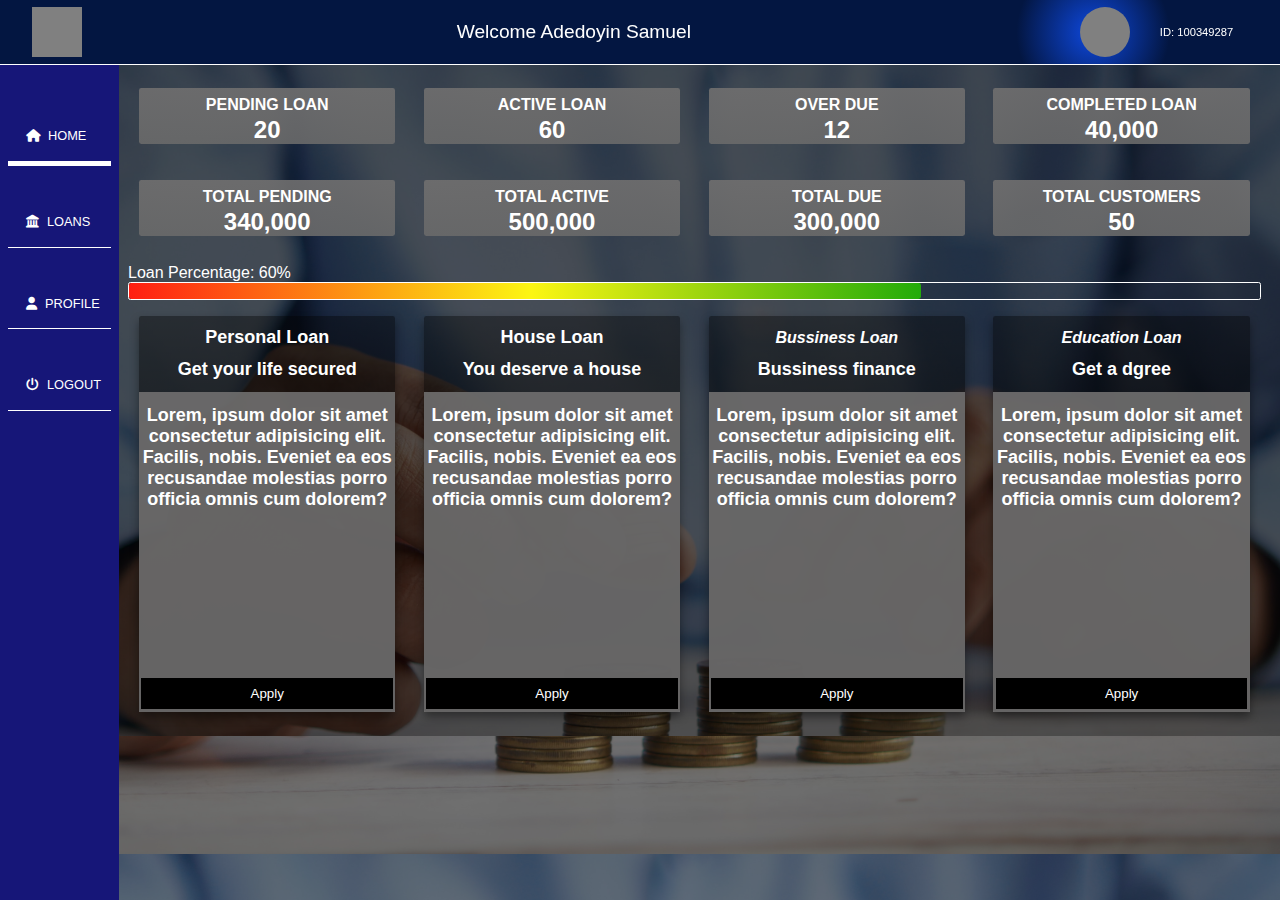
==== index.html @ a61e9392 "started loan company web app" ====
<!DOCTYPE html>
<html lang="en">

<head>
  <meta charset="UTF-8">
  <meta http-equiv="X-UA-Compatible" content="IE=edge">
  <meta name="viewport" content="width=device-width, initial-scale=1.0">
  <link rel="stylesheet" href="https://cdnjs.cloudflare.com/ajax/libs/font-awesome/6.3.0/css/all.min.css">
  <link rel="stylesheet" href="fontsawesome/css/all.css">
  <link rel="stylesheet" href="style.css">
  <link rel="stylesheet" href="card.css">
  <link rel="stylesheet" href="color.css">
  <link rel="stylesheet" href="mobile.css">
  <title>Order-Page-Tamopei</title>
</head>

<body>

  <main>
    <header>
      <div class="logo">

      </div>
      <div class="welcome">
        <p>Welcome Adedoyin Samuel</p>
      </div>
      <div class="info">
        <div class="image">
          <img src="" alt="">
        </div>
        <div class="id">
          <p> ID: 100349287</p>
        </div>
      </div>
    </header>
    <section class="body-content">
      <div class="navs" id="overlay">
        <nav id="popupContainer">
          <ul>
            <li id="closePopup" style="font-size: 2rem;padding: .3rem; border: none;">&times;</li>
            <li class="active1"><a href="index.html">
                <i class="fa-solid fa-house"></i><span>HOME</span>
              </a>
            </li>
            <li class=""><a href="Loans.html">
                <i class="fa-solid fa-landmark"></i><span>LOANS</span>
              </a>
            </li>


            <li class=""><a href="Profile.html">
                <i class="fa-solid fa-user"></i><span>PROFILE</span>
              </a>
            </li>
            <!-- <li onclick="toggleTable(3)">
              <i class="fa-solid fa-lock"></i></i><span>PASSWORD</span>
            </li> -->
            <li class=""><a href="./Landing/login.html">
                <i class="fa-solid fa-power-off"></i><span>LOGOUT</span>
              </a>
            </li>
          </ul>
        </nav>
      </div>
      <div class="box-card">
        <div class="table-content">
          <div class="nav" id="openPopup">
            <i class="fa-sharp fa-solid fa-bars"></i>
          </div>
          <div class="content ">

            <div class="loan-card">
              <div class="card-flex">

                <div class="card" id="Amount">
                  <p><span>PENDING LOAN</span></p>
                  <P>20</P>
                </div>
                <div class="card" id="calendar">
                  <p><span>ACTIVE LOAN</span></p>
                  <P>60</P>
                </div>
              </div>
              <div class="card-flex">

                <div class="card" id="due">
                  <p><span>OVER DUE</span></p>
                  <P>12</P>
                </div>
                <div class="card" id="interest">
                  <p><span>COMPLETED LOAN</span></p>
                  <P>40,000</P>
                </div>
              </div>

            </div>
          </div>
          <div class="content ">
            <div class="loan-card">
              <div class="card-flex">

                <div class="card" id="total">
                  <p><span>TOTAL PENDING</span></p>
                  <P>340,000</P>
                </div>
                <div class="card" id="time">
                  <p><span>TOTAL ACTIVE</span></p>
                  <P>500,000</P>
                </div>
              </div>
              <div class="card-flex">

                <div class="card" id="status">
                  <p><span>TOTAL DUE</span></p>
                  <P>300,000</P>
                </div>
                <div class="card" id="months">
                  <p><span>TOTAL CUSTOMERS</span></p>
                  <P>50</P>
                </div>
              </div>
            </div>
          </div>
          <div class="card-percent ">
            <p>Loan Percentage: 60%</p>
            <div class="percent">
              <div class="range">

              </div>
            </div>
          </div>
          <div class="loan-card">
            <div class="card-flexs">

              <div class="card" id="personal">
                <p>Personal Loan</p>
                <P>Get your life secured</P>

                <div class="note">
                  <p>Lorem, ipsum dolor
                    sit amet consectetur adipisicing elit. Facilis, nobis. Eveniet ea eos recusandae molestias porro
                    officia omnis cum dolorem?</p>

                  <button onclick="showModalP()">Apply</button>
                </div>
              </div>

              <div class="card" id="house">
                <p>House Loan</p>
                <P>You deserve a house</P>
                <div class="note">
                  <p>Lorem, ipsum dolor
                    sit amet consectetur adipisicing elit. Facilis, nobis. Eveniet ea eos recusandae molestias porro
                    officia omnis cum dolorem?</p>

                  <button onclick="showModalP()">Apply</button>
                </div>
              </div>
            </div>
            <div class="card-flexs">

              <div class="card" id="bussiness">
                <p><span>Bussiness Loan</span></p>
                <P>Bussiness finance</P>
                <div class="note">
                  <p>Lorem, ipsum dolor
                    sit amet consectetur adipisicing elit. Facilis, nobis. Eveniet ea eos recusandae molestias porro
                    officia omnis cum dolorem?</p>

                  <button onclick="showModalP()">Apply</button>
                </div>
              </div>


              <div class="card" id="education">
                <p><span>Education Loan</span></p>
                <P>Get a dgree</P>
                <div class="note">
                  <p>Lorem, ipsum dolor
                    sit amet consectetur adipisicing elit. Facilis, nobis. Eveniet ea eos recusandae molestias porro
                    officia omnis cum dolorem?</p>

                  <button onclick="showModalP()">Apply</button>
                </div>
              </div>
            </div>
          </div>

        </div>


        <!-- /Password-->
        <!-- modal box -->
        <!-- client-profile modal -->


        <!-- create loan modal -->

        <!-- create personal loan -->

        <div class="profile" id="personal-loan">

          <div class="Loan-create">
            <div class="exit">
              <span class="close" onclick="closeModalP()">&times;</span>
            </div>
            <h2>Create New Loan</h2>
            <form>
              <div class="form-group">
                <label for="borrowerName">Category:</label>
                <input type="text" id="" value="Personal Loan" disabled required>
              </div>
              <div class="form-group">
                <label for="borrowerName">Name:</label>
                <input type="text" id="" value="Adedoyin Samuel" disabled required>
              </div>
              <div class="form-group">
                <label for="loanAmount">Loan Amount:</label>
                <input type="text" id="" required>
              </div>
              <div class="form-group">
                <label for="interestRate">Interest Rate:</label>
                <input type="text" id="" step="0.01" disabled required>
              </div>
              <div class="form-group">
                <label for="loanDuration">Loan Duration (months):</label>
                <input type="text" id="" required>
              </div>
              <div class="form-group">
                <label for="loanDuration">Total:</label>
                <input type="text" id="" required disabled>
              </div>
              <div class="form-group">
                <label for="loanDuration">Payments (Monthly):</label>
                <input type="text" id="" required disabled>
              </div>

              <div class="form-group">
                <input type="submit" value="Submit">
              </div>
            </form>
          </div>
        </div>
        <!-- create house loan -->

        <div class="profile" id="house-loan">

          <div class="Loan-create">
            <div class="exit">
              <span class="close" onclick="closeModalH()">&times;</span>
            </div>
            <h2>Create New Loan</h2>
            <form>
              <div class="form-group">
                <label for="borrowerName">Category:</label>
                <input type="text" id="" value="House Loan" disabled required>
              </div>
              <div class="form-group">
                <label for="borrowerName">Name:</label>
                <input type="text" id="" value="Adedoyin Samuel" disabled required>
              </div>
              <div class="form-group">
                <label for="loanAmount">Loan Amount:</label>
                <input type="text" id="" required>
              </div>
              <div class="form-group">
                <label for="interestRate">Interest Rate:</label>
                <input type="text" id="" step="0.01" disabled required>
              </div>
              <div class="form-group">
                <label for="loanDuration">Loan Duration (months):</label>
                <input type="text" id="" required>
              </div>
              <div class="form-group">
                <label for="loanDuration">Total:</label>
                <input type="text" id="" required disabled>
              </div>
              <div class="form-group">
                <label for="loanDuration">Payments (Monthly):</label>
                <input type="text" id="" required disabled>
              </div>

              <div class="form-group">
                <input type="submit" value="Submit">
              </div>
            </form>
          </div>
        </div>
        <!-- create business loan -->

        <div class="profile" id="business-loan">

          <div class="Loan-create">
            <div class="exit">
              <span class="close" onclick="closeModalB()">&times;</span>
            </div>
            <h2>Create New Loan</h2>
            <form>
              <div class="form-group">
                <label for="borrowerName">Category:</label>
                <input type="text" id="" value="Business Loan" disabled required>
              </div>
              <div class="form-group">
                <label for="borrowerName">Name:</label>
                <input type="text" id="" value="Adedoyin Samuel" disabled required>
              </div>
              <div class="form-group">
                <label for="loanAmount">Loan Amount:</label>
                <input type="text" id="" required>
              </div>
              <div class="form-group">
                <label for="interestRate">Interest Rate:</label>
                <input type="text" id="" step="0.01" disabled required>
              </div>
              <div class="form-group">
                <label for="loanDuration">Loan Duration (months):</label>
                <input type="text" id="" required>
              </div>
              <div class="form-group">
                <label for="loanDuration">Total:</label>
                <input type="text" id="" required disabled>
              </div>
              <div class="form-group">
                <label for="loanDuration">Payments (Monthly):</label>
                <input type="text" id="" required disabled>
              </div>

              <div class="form-group">
                <input type="submit" value="Submit">
              </div>
            </form>
          </div>
        </div>
        <!-- create personal loan -->

        <div class="profile" id="education-loan">

          <div class="Loan-create">
            <div class="exit">
              <span class="close" onclick="closeModalE()">&times;</span>
            </div>
            <h2>Create New Loan</h2>
            <form>
              <div class="form-group">
                <label for="borrowerName">Category:</label>
                <input type="text" id="" value="Education Loan" disabled required>
              </div>
              <div class="form-group">
                <label for="borrowerName">Name:</label>
                <input type="text" id="" value="Adedoyin Samuel" disabled required>
              </div>
              <div class="form-group">
                <label for="loanAmount">Loan Amount:</label>
                <input type="text" id="" required>
              </div>
              <div class="form-group">
                <label for="interestRate">Interest Rate:</label>
                <input type="text" id="" step="0.01" disabled required>
              </div>
              <div class="form-group">
                <label for="loanDuration">Loan Duration (months):</label>
                <input type="text" id="" required>
              </div>
              <div class="form-group">
                <label for="loanDuration">Total:</label>
                <input type="text" id="" required disabled>
              </div>
              <div class="form-group">
                <label for="loanDuration">Payments (Monthly):</label>
                <input type="text" id="" required disabled>
              </div>

              <div class="form-group">
                <input type="submit" value="Submit">
              </div>
            </form>
          </div>
        </div>





      </div>
    </section>

  </main>

  <script src="./scripts/script.js"></script>
  <script src="./scripts/index.js"></script>
</body>

</html>
---- style.css ----
* {
  padding: 0;
  margin: 0;
  box-sizing: border-box;
  font-family: 'Work Sans', sans-serif;
}
@import url('https://fonts.googleapis.com/css2?family=Roboto:wght@300&display=swap');

body {
  background-image: linear-gradient(to bottom, rgba(0, 0, 0, 0.5), rgba(0, 0, 0, 0.5)), url(../images/personal.jpg);
  font-family: 'lato', 'Roboto', sans-serif;
  background-size: cover;
  background-color: var(--body);
  font-size: 62.5%;
}

.hide {
  display: none;
}

.table-content {
  display: block;
  text-align: left;
  padding: 1rem;
  font-family: 'Work Sans', sans-serif;
  font-style: normal;
  font-weight: 500;
  background-image: linear-gradient(to bottom, rgba(0, 0, 0, 0.65), rgba(0, 0, 0, 0.65)), url(./images/personal.jpg);
  background-size: cover;
  height: 100%;
  width: 100%;
}

/* new app */
header {
  display: flex;
  justify-content: space-between;
  align-items: center;
  padding: 2rem;
  background: radial-gradient(circle at 85.4% 50.8%, rgb(14, 72, 222) 0%, rgb(3, 22, 65) 7%);
  border-bottom: 1px solid var(--white);
  color: var(--white);
  height: 50px;
  width: 100%;
  position: fixed;
  top: 0;
  left: 0;
  z-index: 3;
}

.logo {
  height: 50px;
  width: 50px;
  /* border-radius: 50%; */
  background-color: grey;
}

.info {
  display: flex;
  align-items: center;
  justify-content: space-around;
  width: 15%;
}

.welcome p {
  font-size: 1.2rem;
}

.id p {
  font-size: .7rem;
}

.image {
  height: 50px;
  width: 50px;
  border-radius: 50%;
  background-color: grey;
}

.body-content {
  display: flex;
  margin-top: 4rem;
  /* height: 135vh; */
  justify-content: space-between;
}

.box-card {
  width: 91.5%;
  margin: 0;
  /* border: 3px solid red; */

}

nav {
  background: rgb(22, 22, 120);
  width: 7%;

}

nav ul {
  background: rgb(22, 22, 120);
  position: fixed;
  height: 100%;
  width: fit-content;

  padding: 1rem .5rem;
}

ul li {
  list-style: none;
  /* text-align: center; */
  color: var(--white);
  padding: 10px;
  background-color: rgb(22, 22, 120);
  border-bottom: 1px solid var(--white);
  font-family: 'Work Sans', sans-serif;
  font-style: normal;
  font-weight: 500;
  cursor: pointer;
  font-size: .8rem;
  width: 100%;
  margin: 2rem 0;
}

ul li i {
  margin: .5rem;
  cursor: pointer;
}

ul li span {
  text-align: left;
}

ul li a {
  color: white;
  text-decoration: none;
}

.nav {
  display: none;
  font-size: 2rem;
  color: white;
  padding: .5rem;
  background-color: black;

}

#closePopup {
  display: none;
}

.active1 {
  background-color: rgb(22, 22, 120);
  color: white;
  border-bottom: 5px solid white;
}

.loan-card-head h2 {
  font-size: 1.9rem;
  text-align: left;
  /* margin: 1rem 0; */
  padding: 1rem;
}

.card-flexs {
  display: flex;
  justify-content: space-around;
}

#personal {
  background-image: linear-gradient(to bottom, rgba(0, 0, 0, 0.4), rgba(0, 0, 0, 0.9));
  background-size: cover;
  border: none;
  border-radius: .15rem;
  width: 45%;
  text-align: center;
  box-shadow: var(--box-shadow);
}

#bussiness {
  background: linear-gradient(to bottom, rgba(0, 0, 0, 0.4), rgba(0, 0, 0, 0.9));
  background-size: cover;
  border: none;
  border-radius: .15rem;
  width: 45%;
  text-align: center;
  box-shadow: var(--box-shadow);
}

#house {
  background: linear-gradient(to bottom, rgba(0, 0, 0, 0.4), rgba(0, 0, 0, 0.9));
  background-size: cover;
  border: none;
  border-radius: .15rem;
  width: 45%;
  text-align: center;
  box-shadow: var(--box-shadow);
}

#education {
  background: linear-gradient(to bottom, rgba(0, 0, 0, 0.4), rgba(0, 0, 0, 0.9));
  background-size: cover;
  border: none;
  border-radius: .15rem;
  width: 45%;
  box-shadow: var(--box-shadow);
  text-align: center;
}

#personal span,
#bussiness span,
#house span,
#education span {
  color: white;
  font-style: italic;
  font-weight: bolder;
}

#personal p,
#bussiness p,
#house p,
#education p {
  color: white;
  margin: .7rem 0;
  font-size: large;
}

#Amount {
  background: linear-gradient(to bottom, rgba(112, 111, 111, 0.9), rgba(106, 106, 106, 0.9));
  background-size: cover;
  color: var(--white);
  border-radius: .15rem;
  border: none;
  width: 45%;
  text-align: center;
}

#calendar {
  background: linear-gradient(to bottom, rgba(112, 111, 111, 0.9), rgba(106, 106, 106, 0.9));
  background-size: cover;
  color: var(--white);
  border-radius: .15rem;
  border: none;
  width: 45%;
  text-align: center;
}

#due {
  background: linear-gradient(to bottom, rgba(112, 111, 111, 0.9), rgba(106, 106, 106, 0.9));
  background-size: cover;
  color: var(--white);
  border-radius: .15rem;
  border: none;
  width: 45%;
  text-align: center;

}

#interest {
  background: linear-gradient(to bottom, rgba(112, 111, 111, 0.9), rgba(106, 106, 106, 0.9));
  background-size: cover;
  color: var(--white);
  border-radius: .15rem;
  border: none;
  width: 45%;
  text-align: center;
}

#total {
  background: linear-gradient(to bottom, rgba(112, 111, 111, 0.9), rgba(106, 106, 106, 0.9));
  background-size: cover;
  color: var(--white);
  border-radius: .15rem;
  border: none;
  width: 45%;
  text-align: center;

}

#time {
  background: linear-gradient(to bottom, rgba(112, 111, 111, 0.9), rgba(106, 106, 106, 0.9));
  background-size: cover;
  color: var(--white);
  border-radius: .15rem;
  border: none;
  width: 45%;
  text-align: center;
}

#status {
  background: linear-gradient(to bottom, rgba(112, 111, 111, 0.9), rgba(106, 106, 106, 0.9));
  background-size: cover;
  color: var(--white);
  border-radius: .15rem;
  border: none;
  width: 45%;
  text-align: center;

}

#months {
  background: linear-gradient(to bottom, rgba(112, 111, 111, 0.9), rgba(106, 106, 106, 0.9));
  background-size: cover;
  color: var(--white);
  border-radius: .15rem;
  border: none;
  width: 45%;
  text-align: center;


}

.note {
  /* border: 2px solid black; */
  display: flex;
  flex-direction: column;
  justify-content: space-between;
  text-overflow: clip;
  padding: .15rem;
  height: 20rem;
  background-color: rgba(112, 111, 111, 0.9);
  color: black;
}

.note p {
  color: black;
  font-size: 1rem;
  text-overflow: clip;
  word-wrap: normal;
}

.card button {
  padding: .5rem 1.3rem;
  cursor: pointer;
  background: black;
  color: white;
  border: none;
  width: 100%;
}

.card button:hover{
  background: rgb(27, 27, 27);
  color: white;
}
.loan-card {
  display: flex;
  justify-content: space-around;
  /* border: 2px solid black; */
}

.card {
  border: 1px solid rgb(4, 4, 99);
  /* padding: 1rem; */
  width: 100%;
  margin: .5rem 0;
}

.card p {
  font-size: 1.5rem;
  font-weight: 800;

}

.card p span {
  font-size: 1rem;
  font-weight: 600;
  color: var(--white);
  text-align: left;
}

.card-percent {
  margin: .5rem .2rem;
}

.card-percent p {
  font-size: 1rem;
  color: white;
}

.percent {
  border: 1px solid white;
  border-radius: .15rem;
}

.range {
  width: 70%;
  background: linear-gradient(89.9deg, rgb(255, 18, 18) -2.8%, rgb(252, 246, 19) 50.8%, rgb(0, 159, 8) 107.9%);
  height: 1rem;
  border-radius: .15rem;
}

.history {
  padding: 1rem;
}

.apply-loan {
  padding: 1rem;

}

.apply-loan button {
  padding: 1rem 1.5rem;
  font-size: 1rem;
  cursor: pointer;
  background-color: white;
  color: black;
  border: none;
}

.apply-loan button:hover {
  padding: 1rem;
  font-size: 1rem;
  cursor: pointer;
  padding: 1rem 1.5rem;
  background: rgb(22, 22, 120);
  color: white;

}

.apply-loans {
  display: flex;
  justify-content: space-around;
  padding: 1rem;

}

.search-form {
  width: 30%;
}

.search-form input,
select {
  padding: .5rem;
  height: 50px;
  outline: none;
  width: 100%;
}

.search-form button {
  background: rgb(22, 22, 120);
  color: white;
  border-radius: .2rem;
  width: 100%;
  padding: 1rem 1.5rem;
  font-size: 1rem;
  cursor: pointer;
  border: none;
}

.loan-head {
  display: flex;
  justify-content: space-between;
  margin: 1rem 0;
  color: white;
}

.history p {
  font-size: 1rem;
}

.table {
  /* height: 90vh; */
  overflow: auto;
  border: 1px solid #ccc;
}

table {
  border-collapse: collapse;
  width: 100%;
  border-spacing: 1rem;
  background-color: white;

}

thead {
  width: 100%;
  margin-bottom: 1rem;
  background-color: rgb(22, 22, 120);

  /* border: 1px solid rgba(62, 137, 20, 0.6); */

}

th {
  text-align: center;
  color: white;
  padding: 20px;
  font-family: 'Work Sans', sans-serif;
  font-style: normal;
  font-weight: 700;
  cursor: pointer;
  font-size: 1rem;
  margin-bottom: 1rem;
  /* width: 20%; */
  border: 1px solid rgb(22, 22, 120);
  background-color: rgb(22, 22, 120);

  position: sticky;
  top: 0;

}

tr {
  width: 100%;
  margin-bottom: 1rem;
  /* border: 1px solid black; */
}

td {
  font-size: 1rem;
  text-align: center;
  font-weight: 600;
  padding: .5rem;
  border: 1px solid rgb(22, 22, 120);
}

td i {
  cursor: pointer;
}

td a {
  text-decoration: none;
  color: black;
}

.profile,
.profile-bank {
  padding: 1rem;
  width: 100%;
}

.profile-content {
  border: 1px solid grey;
  margin: 1rem 0;
}

.profile-image {
  background-color: grey;
  height: 150px;
  width: 150px;
  border-radius: 50%;

}

.proile-image-head {
  align-content: center;
  /* border: 2px solid red; */
  display: flex;
  justify-content: center;
}

.profile-image input {
  width: 100%;
  height: 100%;
  border-radius: 50%;
  cursor: pointer;
}

.profile p {
  font-size: 1rem;
}

.profile-input {
  /* border: 2px solid black; */
  text-align: center;
  margin: 0;
  padding: .7rem;
  display: flex;
  width: 100%;
}

.bank-input {
  display: flex;
  text-align: center;
  padding: .7rem;
}

.kyc-input {
  display: flex;
  text-align: center;
  padding: .7rem;
}

.password-input {
  text-align: center;
  padding: 3rem;
  display: flex;
  justify-content: center;

}

.password-content {
  width: 100%;
  align-content: center;
  display: flex;
  flex-direction: column;
  align-items: center;
  background-color: white;
  color: black;
}

.password-input label {
  text-align: center;
  margin: 1rem 0;

}

label {
  font-size: 1rem;
  width: 50%;

}

input,
select {
  padding: .5rem;
  font-size: 1rem;
  width: 70%;
}



/* All loans */
.loan-status {
  display: flex;
  justify-content: space-around;
}

.loan-status button {
  padding: 1rem;
  border: transparent;
  cursor: pointer;
  width: 100%;
}

.loan-status-b {
  width: 20%;
}

.home {
  display: none;
}

.card-flex {
  width: 100%;
  display: flex;
  justify-content: space-around;
}
---- card.css ----
.edit{
          text-align: right;
          font-size: 1rem;
          padding: 0 1rem;
          cursor: pointer;
}
.main-profile{
          padding: 1rem ;
}
.client-profile{
          /* border: 2px solid grey; */
          /* padding: 10px; */
          display: flex;
          justify-content: space-evenly;
}
.client-profile-left{
          border: 2px solid grey;
          border-radius: .25rem;
          padding: 5px;
          width: 50%;
          display: flex;
          justify-content: space-around;
          align-items: center;
          background: #f6f6f6;
          color: grey;
          margin: .5rem;
}
.client-profile-right{
        
          margin:.5rem;
          border: 2px solid grey;
          border-radius: .25rem;
          width: 50%;
          background:  #f6f6f6;
          color: grey;
}
.client-img{
          background-color: grey;
          height: 150px;
          width: 150px;
          border-radius: 50%;
}
.client-details{
          font-size: .8rem;
}
.client-details h4{
          margin: .5rem 0;
}
.client-details span{
          color: #1ee494;
}
.card-client-personal{
          width: 100%;
          
}
.card-client-personal li{
          display: flex;
          width: 100%;
          justify-content: space-between;
          font-size: .8rem;
          padding: .5rem;
          margin: 0;
          font-weight: 600;
}
.text{
          width: 70%;

}
.text span{
          margin: 0 .3rem;
          font-size: .9rem;
          color: #1ee494;
          /* border: 2px solid red; */
}
.text button{
  padding: .5rem;
  cursor: pointer;
  background-color: black;
  color: white;
  border: none;
  border-radius: .25rem;
}
.text button:hover{
  background: rgb(22, 22, 120);
  color: white;
}
.client-profile-left .card-client-personal .text{
          width: 60%;
}
.header-title{
          text-align: center;
          font-size: 1rem;
          /* margin: 1rem 0; */
          
}

/* modals */

.profile{
          display: none;
          position: fixed;
          z-index: 5;
          left: 0;
          top: 0;
          width: 100%;
          height: 100%;
          overflow: auto;
          background-color: rgba(0, 0, 0, 0.4);
}
.profile-content-box{
  background: rgb(22, 22, 120);
  margin: auto;
          padding: 20px;
          /* border: 1px solid #888; */
          width: 60%;
          color: white;
}
.profile-content{
  background-color: white;
  color: black;
  border: none;
}
label {
  display: block;
}
input[type="text"],
input[type="password"],
input[type="tel"],
input[type="date"] {
  width: 80%;
  padding: 5px;
  border: 1px solid #ddd;
  border-radius: 3px;
  
}
.close {
          color: white;
          float: right;
          font-size: 28px;
          font-weight: bold;
        }
        .close:hover,
        .close:focus {
          color: black;
          text-decoration: none;
          cursor: pointer;
        }
        .kyc-content{
          background-color: white;
          color: black;
        }
        .bank-content{
          background-color: white;
          color: black;
        }
/* modals */
/* Loan Modals */
.Loan-create {
          width: 40%;
          margin: 0 auto;
          padding: 20px;
          background-color: rgb(22, 22, 120);
          border-radius: 5px;
          color: white;
        }
        
     .Loan-create   h2 {
          text-align: center;
          font-size: 1rem;
        }
        
        .receipt {
          background-color: #fff;
          border: 1px solid #ddd;
          padding: 10px;
          margin: .5rem 0;
        }
        
        .header {
          text-align: center;
          margin-bottom: 20px;
        }
        
        .header h3{
          margin: .7rem 0;
          font-size: 1rem;
        }
        .content {
          margin-bottom: 20px;
        }
        
        .footer {
          text-align: center;
          padding: .5rem;
        }
        .p-button{
          padding: .5rem 1rem;
          margin: .5rem;
          cursor: pointer;
          border: none;
          font-size: .9rem;
          font-weight: bold;
          border-radius: .2rem;
          color: white;
        }
        .footer textarea{
          outline: none;
          margin: .5rem;
        }
        #approve{
          display: none;
        }
    .receipt-content    p {
          margin: 5px 0;
          font-size: 1rem;
          /* border: 2px solid red; */
          display: flex;
          justify-content: space-between;
        }
        
        strong {
          font-weight: bold;
        }
        

/* create loan modal */


.container {
          width: 40%;
          margin: 0 auto;
          padding: 20px;
          background-color: rgb(22, 22, 120);
          border: 1px solid #ddd;
          border-radius: 5px;
        }
        
        h2 {
          text-align: center;
        }
        
        .form-group {
          margin-bottom: 10px;
        }
        
        label {
          display: block;
        }
        
        input[type="text"],
       select
        {
          width: 100%;
          padding: 5px;
          border: 1px solid #ddd;
          border-radius: 3px;
        }
        
        input[type="submit"] {
          width: 100%;
          padding: 8px;
          background: black;
          color: #fff;
          border: none;
          border-radius: 3px;
          cursor: pointer;
        }
        
        input[type="submit"]:hover {
          background-color: rgb(22, 22, 120);
          color: white;
        }
---- color.css ----
:root{
--body: #ffff;
--main-color: #5ea536;
--secondary: #f95738;
--done:green;
--fail:red;
--white:#ffff;
--select: aliceblue;
--input: aliceblue;
--off:grey;
--black:#000000;
--box-shadow: 0 5px 10px rgba(0,0,0,.4);











}
---- mobile.css ----
@media only screen and (max-width: 1500px){
  /* *{
    padding: 0;
    margin: 0;
    box-sizing: border-box;
    font-family: 'Work Sans', sans-serif;
}
body{
    padding: 0;
    margin: 0;
}

.body-content{
  display: block;
  margin-top: 2rem;
  width: 100%;
  padding: 0;
}

.box-card{
  width: 100%;
  margin: 0;
  padding: 0;
  
}
.table-content {
  display: block;
  text-align: center;
 padding: 2.5rem 0;
 margin: 0;
width: 100%;

}

.apply-loan{
  padding: 1rem 0;
  text-align: left;
  margin-left: 1rem;

} */
}
@media only screen and (max-width: 850px)
{
          *{
                    padding: 0;
                    margin: 0;
                    box-sizing: border-box;
                    font-family: 'Work Sans', sans-serif;
                }
          body{
                    padding: 0;
                    margin: 0;
          }
          .main{
                    padding: 0;
                    margin: 0;

          }
          .body-content{
                    display: block;
                    margin-top: 2rem;
                    width: 100%;
                    padding: 0;
                    
                  }
                  .box-card{
                    width: 100%;
                    margin: 0;
                    padding: 0;
                    
                  }


                  .nav{
                  font-size: 2rem;
                  margin-top:3rem;
                  text-align: left;
                  color: white;
                  position: absolute;
                  top: 0;
                  display: block;
                  }


nav{
  position: absolute;
  /* display: none; */
  top: 0%;
  left: 0;
  background-color:  rgb(22, 22, 120);
 z-index: 999;
 width: 60%;
 float: left;
 padding: 0;
}
.navs{
  position: fixed;
  top: 0;
  left: 0;
  width: 100%;
  height: 100%;
  background-color: rgba(0, 0, 0, 0.5);
  z-index: 9;
  display: none;
}
#closePopup{
  display: block;
  margin-top: -1rem;
}
header{
          padding: .5rem;
          font-size: .5rem;
          width: 100%;
        
}
.info{
          display: flex;
          width: 30%;
}
.logo{
          height: 30px;
          width: 30px;
}
.welcome p{
          font-size: .7rem;
}
.image{
          height: 30px;
          width: 30px;
}
.id p{
          font-size: .4rem;
          }
          .loan-card{
                    display: block;
                    padding: 1rem .5rem;
                    width: 100%;
                  }
                  .card{
                    border: 1px solid rgb(4, 4, 99);
                    padding: 1rem;
                    width: 100%;
                  }
                  #Amount, #calendar, #due, #interest, #total, #time, #status, #months{
                    width: 47%;
                  }
                  #bussiness,#house,#education,#personal{
                    width: 100%;
                  }

                  .loan-card-head h2{
                    font-size: 1rem;
                    text-align: left;
                    padding: 1rem;
                  }
                  .apply-loans{
                    display: inline-block;
                    justify-content: space-around;
                  
                  }

                  .table-content {
                    display: block;
                    text-align: center;
                   padding: 0;
                   margin: 0;
                width: 100%;
              
                  }

                  .card p{
                    font-size: 1.2rem;
                    font-weight: 800;
                  
                  }
                  .card p span{
                    font-size: .8rem;
                    font-weight: 600;
                    color: var(--white);
                    text-align: left;
                  }
                  .card-flex{
                    display: flex;
                    justify-content: space-between;
                  }
                  .note p{
                    font-size: 1.2rem;
                  }
                  .apply-loan{
                    padding: 1rem 0;
                    text-align: right;
                  
                  }
                  .apply-loan button{
                    padding: .5rem 1rem;
                    font-size: 1rem;
                    cursor: pointer;
                    background-color: white;
                    color: black;
                    border: none;
                    margin-left: 1rem;
                  }
                  .apply-loans{
                    margin: 0;
                  }
                  .search-form{
                    width: auto;
                    margin-top: .5rem;
                  }
                  .loan-status{
                    display: flex; 
                    justify-content: space-around;
                    width: 100%;
                  }
                  
                  
                  .loan-status button{
                  padding: .5rem;
                  border: transparent;
                  cursor: pointer;
                  width: 100%;
                  font-size: small;
                  }
                  .loan-status-b{
                    width: auto;
                  }
               
                  .home{
                    padding: .5rem;
                    width: 100%;
                    margin-left: 1rem;
                  }
                  .table{
                    width: 100%;
                  }
                

table{
          font-size: small;
          margin: 0;
  border-spacing: 0;
  width: 100%;

          
}
th{
          padding: .5rem;
          font-size: .5rem;
          width: auto;
        }
        tr{
          width: 100%;
          margin-bottom: 1rem;
        }
        td{
          font-size: .5rem;
          text-align: center;
          font-weight: 600;
          padding: .2rem;
          border: 1px solid rgb(22, 22, 120);
        }
        .history{
          padding: .5rem;
          width: 100%;
        }
        .history p{
          font-size: .5rem;
        }
        .loan-head{
          display: flex;
          justify-content: space-between;
          width: 100%;
          margin: 1rem 0;
          color: white;
        }

        .client-profile{
          margin: 1rem 0;
        }
        .card-flex .search-form{
          width: 49%;
        }
        .card-flexs{
          display: flex;
          justify-content: space-around;
        }
        .card-flexs #bussiness {
          width: 45%;
        }
        .card-flexs #personal{
          width: 45%;
        }
        .card-flexs #education{
          width: 45%;
        }
        .card-flexs #house{
          width: 45%;
        }
        .profile{
          width: 100%;
        }
        .profile-content-box{
          width: 99%;
          font-size: .5rem;
          padding: .5rem;
        }
        .profile-content{
          padding: .5rem;
        }
        .profile-input{
          padding: .5rem;
        }
        .profile-input input{
          width: 80%;
          font-size: .5rem;
        }
        .profile-bank{
          width: 100%;
          padding: 0;
          font-size: .5rem;
        
        }
        .bank-content{
          width: 100%;
        
        }
        .bank-input{
          width: 100%;
          padding: .5rem;
        }
        
        .bank-input input, .kyc-input input{
          width: 90%;
        }
        input{
          font-size: .6rem;
          width: 47%;
        }
        
        .kyc-content{
          padding: .5rem;
          margin: .5rem 0;
        
        }
        #loan-receipt{
          width: 95%;
          padding: .5rem;
        }
        .receipt{
          margin: 1rem 0;
        }
        .Loan-create{
          width: 95%;
        }



}

@media only screen and (max-width: 500px){


          .body-content{
                    display: block;
                    margin-top: 2rem;
                    width: 100%;
                    padding: 0;
                   
                  }
                  .box-card{
                    width: 100%;
                    margin: 0;
                    padding: 0;
                    
                  }
                  .table-content {
                    display: block;
                    text-align: center;
                   padding: 0;
                   margin: 0;
                   width: 100%;
              
                  }

header{
          width: 100%;
}
table{
          width: 100%;
}
.history{
          padding: .5rem;
          width: 100%;
        }
        #Amount, #calendar, #due, #interest, #total, #time, #status, #months{
          width: 47%;
        }
        .client-profile{
          display: flex;
          flex-direction: column;
          padding: 0;
}
.client-profile-left, .client-profile-right{
width: 100%;
margin: 1rem 0;
}
.home.show {
      
         padding: 0;
         width: 90%;
        }
    
        .card-flex .search-form{
          width: 49%;
        }
        .card-flexs{
          flex-direction: column;
          align-items: center;
        }
        .card-flexs #bussiness {
          width: 95%;
        }
        .card-flexs #personal{
          width: 95%;
        }
        .card-flexs #education{
          width: 95%;
        }
        .card-flexs #house{
          width: 95%;
        }
}
@media only screen and (max-width: 400px){


          .body-content{
                    display: block;
                    margin-top: 2rem;
                    width: 100%;
                    padding: 0;
                 
                  }
                  .box-card{
                    width: 100%;
                    margin: 0;
                    padding: 0;
                    
                  }

header{
          width: 100%;
}
table{
          width: 100%;
}
.history{
          padding: .5rem;
          width: 100%;
        }
        .client-profile{
          display: flex;
          flex-direction: column;
          padding: 0;
}
.client-profile-left, .client-profile-right{
width: 100%;
margin: 1rem 0;
}
.home.show{
          margin-left: -.05rem;
}

}
@media only screen and (max-width: 375px){


#table{
  margin-left: -1rem;
}
}
@media only screen and (max-width: 400px){


          .body-content{
                    display: block;
                    margin-top: 2rem;
                    width: 100%;
                    padding: 0;
                   
                  }
                  .box-card{
                    width: 100%;
                    margin: 0;
                    padding: 0;
                    
                  }

header{
          width: 100%;
}
table{
          width: 80%;
}
.history{
          padding: .5rem;
          width: 100%;
        }
        .home.show{
          margin-left: -.05rem;
}
#pending{
  margin-left: 1rem;
}
}

@media only screen and (max-width: 360px){


          .body-content{
                    display: block;
                    margin-top: 2rem;
                    width: 100%;
                    padding: 0;
                    
                  }
                  .box-card{
                    width: 100%;
                    margin: 0;
                    padding: 0;
                  }
                  .table-content {
                    display: block;
                    text-align: center;
                   padding: 0;
                   margin: 0;
                   width: 100%;
              
                  }

header{
          width: 100%;
}
table{
          width: 100%;
}
#table{
          margin-left: -2.8rem;
}
.history{
          padding: .5rem;
          width: 100%;
          border: 2px solid black;
        }
        #Amount, #calendar, #due, #interest, #total, #time, #status, #months{
          width: 47%;
        }
.home.show{
          margin-left: -.4rem;
}
#pending{
          margin-left: 2.4rem;
}
}
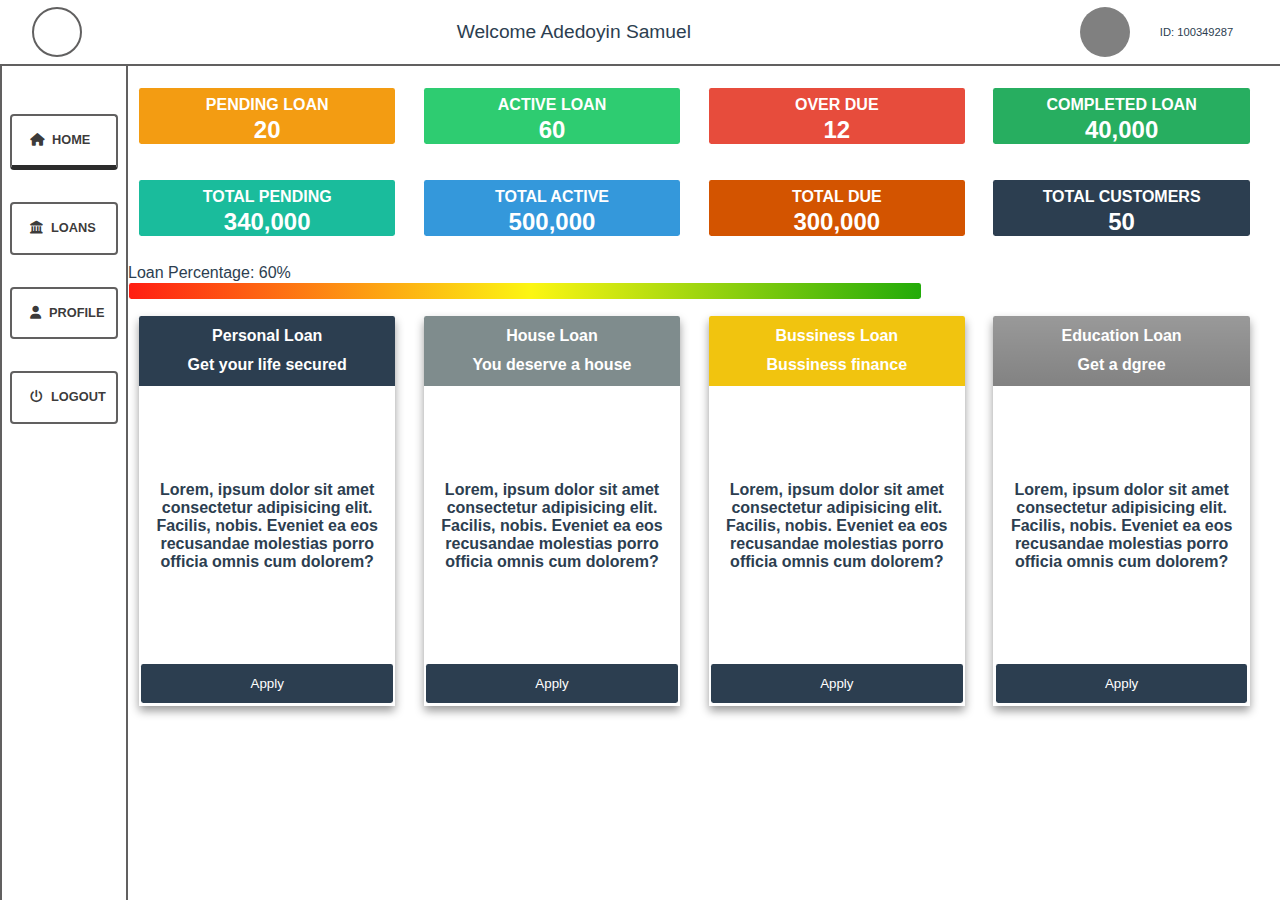
==== commit 2088acc6: "loan app project interface refix" ====
--- a/index.html
+++ b/index.html
@@ -136,7 +136,7 @@
                 <p>Personal Loan</p>
                 <P>Get your life secured</P>
 
-                <div class="note">
+                <div class="note" id="note">
                   <p>Lorem, ipsum dolor
                     sit amet consectetur adipisicing elit. Facilis, nobis. Eveniet ea eos recusandae molestias porro
                     officia omnis cum dolorem?</p>
@@ -148,7 +148,7 @@
               <div class="card" id="house">
                 <p>House Loan</p>
                 <P>You deserve a house</P>
-                <div class="note">
+                <div class="note" id="note">
                   <p>Lorem, ipsum dolor
                     sit amet consectetur adipisicing elit. Facilis, nobis. Eveniet ea eos recusandae molestias porro
                     officia omnis cum dolorem?</p>
@@ -160,9 +160,9 @@
             <div class="card-flexs">
 
               <div class="card" id="bussiness">
-                <p><span>Bussiness Loan</span></p>
+                <p>Bussiness Loan</p>
                 <P>Bussiness finance</P>
-                <div class="note">
+                <div class="note" id="note">
                   <p>Lorem, ipsum dolor
                     sit amet consectetur adipisicing elit. Facilis, nobis. Eveniet ea eos recusandae molestias porro
                     officia omnis cum dolorem?</p>
@@ -173,9 +173,9 @@
 
 
               <div class="card" id="education">
-                <p><span>Education Loan</span></p>
+                <p>Education Loan</p>
                 <P>Get a dgree</P>
-                <div class="note">
+                <div class="note" id="note">
                   <p>Lorem, ipsum dolor
                     sit amet consectetur adipisicing elit. Facilis, nobis. Eveniet ea eos recusandae molestias porro
                     officia omnis cum dolorem?</p>
--- a/style.css
+++ b/style.css
@@ -7,7 +7,9 @@
 @import url('https://fonts.googleapis.com/css2?family=Roboto:wght@300&display=swap');
 
 body {
-  background-image: linear-gradient(to bottom, rgba(0, 0, 0, 0.5), rgba(0, 0, 0, 0.5)), url(../images/personal.jpg);
+  /* background-image: linear-gradient(to bottom, rgba(0, 0, 0, 0.5), rgba(0, 0, 0, 0.5)), url(../images/personal.jpg);
+   */
+
   font-family: 'lato', 'Roboto', sans-serif;
   background-size: cover;
   background-color: var(--body);
@@ -25,7 +27,7 @@
   font-family: 'Work Sans', sans-serif;
   font-style: normal;
   font-weight: 500;
-  background-image: linear-gradient(to bottom, rgba(0, 0, 0, 0.65), rgba(0, 0, 0, 0.65)), url(./images/personal.jpg);
+  /* background-image: linear-gradient(to bottom, rgba(0, 0, 0, 0.65), rgba(0, 0, 0, 0.65)), url(./images/personal.jpg); */
   background-size: cover;
   height: 100%;
   width: 100%;
@@ -37,8 +39,8 @@
   justify-content: space-between;
   align-items: center;
   padding: 2rem;
-  background: radial-gradient(circle at 85.4% 50.8%, rgb(14, 72, 222) 0%, rgb(3, 22, 65) 7%);
-  border-bottom: 1px solid var(--white);
+  background-color:white;
+  border-bottom: 2px solid #616060;;
   color: var(--white);
   height: 50px;
   width: 100%;
@@ -51,8 +53,9 @@
 .logo {
   height: 50px;
   width: 50px;
-  /* border-radius: 50%; */
-  background-color: grey;
+  border-radius: 50%;
+  border: 2px solid #616060;
+  /* background-color: grey; */
 }
 
 .info {
@@ -64,10 +67,12 @@
 
 .welcome p {
   font-size: 1.2rem;
+  color: #2c3e50;
 }
 
 .id p {
   font-size: .7rem;
+  color: #2c3e50;
 }
 
 .image {
@@ -92,30 +97,29 @@
 }
 
 nav {
-  background: rgb(22, 22, 120);
+  background: white;
   width: 7%;
+  
 
 }
 
 nav ul {
-  background: rgb(22, 22, 120);
+  background: white;
   position: fixed;
   height: 100%;
   width: fit-content;
-
+  border: 2px solid #616060;
   padding: 1rem .5rem;
 }
 
 ul li {
   list-style: none;
-  /* text-align: center; */
-  color: var(--white);
   padding: 10px;
-  background-color: rgb(22, 22, 120);
-  border-bottom: 1px solid var(--white);
-  font-family: 'Work Sans', sans-serif;
+  border: 2px solid #616060;
+  /* background-color: rgb(168, 167, 167); */
+  border-radius: .25rem;
   font-style: normal;
-  font-weight: 500;
+  font-weight: 600;
   cursor: pointer;
   font-size: .8rem;
   width: 100%;
@@ -132,10 +136,14 @@
 }
 
 ul li a {
-  color: white;
+  color: rgba(33, 32, 32, 0.884);
   text-decoration: none;
 }
 
+li:hover{
+  background-color: #2c3e508a;
+  transition: all 0.3s;
+}
 .nav {
   display: none;
   font-size: 2rem;
@@ -150,9 +158,9 @@
 }
 
 .active1 {
-  background-color: rgb(22, 22, 120);
-  color: white;
-  border-bottom: 5px solid white;
+  /* background-color: rgb(22, 22, 120); */
+  color: white;
+  border-bottom: 5px solid rgb(44, 44, 44);
 }
 
 .loan-card-head h2 {
@@ -168,7 +176,7 @@
 }
 
 #personal {
-  background-image: linear-gradient(to bottom, rgba(0, 0, 0, 0.4), rgba(0, 0, 0, 0.9));
+  background: #2c3e50;
   background-size: cover;
   border: none;
   border-radius: .15rem;
@@ -178,7 +186,7 @@
 }
 
 #bussiness {
-  background: linear-gradient(to bottom, rgba(0, 0, 0, 0.4), rgba(0, 0, 0, 0.9));
+  background: #f1c40f;
   background-size: cover;
   border: none;
   border-radius: .15rem;
@@ -188,7 +196,7 @@
 }
 
 #house {
-  background: linear-gradient(to bottom, rgba(0, 0, 0, 0.4), rgba(0, 0, 0, 0.9));
+  background: #7f8c8d;
   background-size: cover;
   border: none;
   border-radius: .15rem;
@@ -207,14 +215,6 @@
   text-align: center;
 }
 
-#personal span,
-#bussiness span,
-#house span,
-#education span {
-  color: white;
-  font-style: italic;
-  font-weight: bolder;
-}
 
 #personal p,
 #bussiness p,
@@ -222,11 +222,11 @@
 #education p {
   color: white;
   margin: .7rem 0;
-  font-size: large;
+  font-size: 1rem;
 }
 
 #Amount {
-  background: linear-gradient(to bottom, rgba(112, 111, 111, 0.9), rgba(106, 106, 106, 0.9));
+  background-color: #f39c12;
   background-size: cover;
   color: var(--white);
   border-radius: .15rem;
@@ -236,7 +236,7 @@
 }
 
 #calendar {
-  background: linear-gradient(to bottom, rgba(112, 111, 111, 0.9), rgba(106, 106, 106, 0.9));
+  background-color: #2ecc71;
   background-size: cover;
   color: var(--white);
   border-radius: .15rem;
@@ -246,7 +246,7 @@
 }
 
 #due {
-  background: linear-gradient(to bottom, rgba(112, 111, 111, 0.9), rgba(106, 106, 106, 0.9));
+  background: #e74c3c;
   background-size: cover;
   color: var(--white);
   border-radius: .15rem;
@@ -257,7 +257,7 @@
 }
 
 #interest {
-  background: linear-gradient(to bottom, rgba(112, 111, 111, 0.9), rgba(106, 106, 106, 0.9));
+  background: #27ae60;
   background-size: cover;
   color: var(--white);
   border-radius: .15rem;
@@ -267,7 +267,7 @@
 }
 
 #total {
-  background: linear-gradient(to bottom, rgba(112, 111, 111, 0.9), rgba(106, 106, 106, 0.9));
+  background: #1abc9c;
   background-size: cover;
   color: var(--white);
   border-radius: .15rem;
@@ -278,7 +278,7 @@
 }
 
 #time {
-  background: linear-gradient(to bottom, rgba(112, 111, 111, 0.9), rgba(106, 106, 106, 0.9));
+  background: #3498db;
   background-size: cover;
   color: var(--white);
   border-radius: .15rem;
@@ -288,7 +288,7 @@
 }
 
 #status {
-  background: linear-gradient(to bottom, rgba(112, 111, 111, 0.9), rgba(106, 106, 106, 0.9));
+  background: #d35400;
   background-size: cover;
   color: var(--white);
   border-radius: .15rem;
@@ -299,7 +299,7 @@
 }
 
 #months {
-  background: linear-gradient(to bottom, rgba(112, 111, 111, 0.9), rgba(106, 106, 106, 0.9));
+  background: #2c3e50;
   background-size: cover;
   color: var(--white);
   border-radius: .15rem;
@@ -318,29 +318,30 @@
   text-overflow: clip;
   padding: .15rem;
   height: 20rem;
-  background-color: rgba(112, 111, 111, 0.9);
-  color: black;
-}
-
-.note p {
-  color: black;
-  font-size: 1rem;
-  text-overflow: clip;
-  word-wrap: normal;
+  background-color: white;
+  color: #27ae60;
+}
+
+#note p {
+  font-size: 1rem;
+  color: #2c3e50;
+  margin: auto;
 }
 
 .card button {
-  padding: .5rem 1.3rem;
-  cursor: pointer;
-  background: black;
-  color: white;
-  border: none;
-  width: 100%;
+  padding: .75rem 1.3rem;
+  cursor: pointer;
+  background: #2c3e50;
+  color: white;
+  border: none;
+  width: 100%;
+  border-radius: .15rem;
 }
 
 .card button:hover{
   background: rgb(27, 27, 27);
   color: white;
+  transition: all .3s;
 }
 .loan-card {
   display: flex;
@@ -374,7 +375,7 @@
 
 .card-percent p {
   font-size: 1rem;
-  color: white;
+  color: #2c3e50;
 }
 
 .percent {
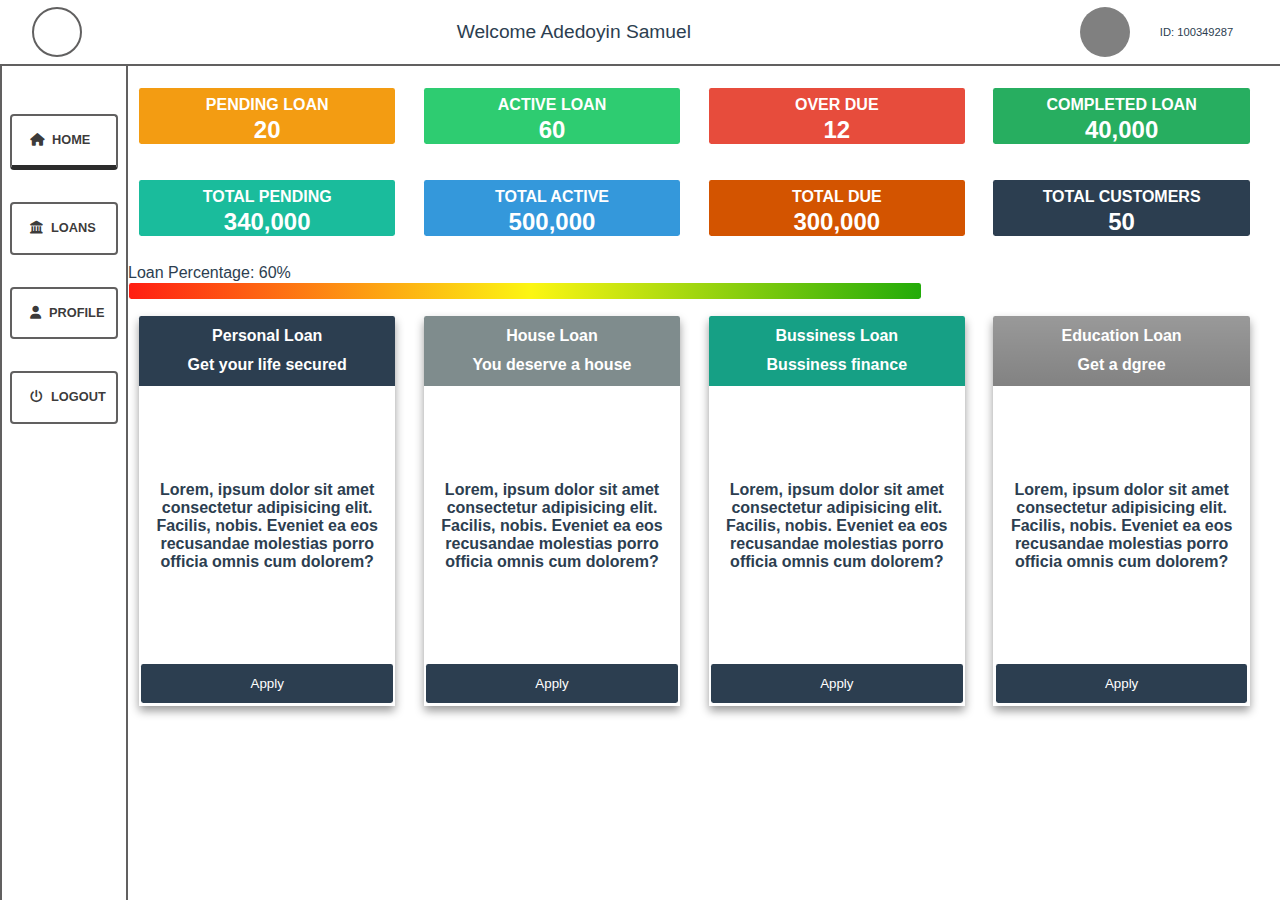
==== commit abd3470e: "fixed the customer inerface" ====
--- a/index.html
+++ b/index.html
@@ -204,7 +204,7 @@
             <div class="exit">
               <span class="close" onclick="closeModalP()">&times;</span>
             </div>
-            <h2>Create New Loan</h2>
+            <h2>Create New Personal Loan</h2>
             <form>
               <div class="form-group">
                 <label for="borrowerName">Category:</label>
@@ -243,139 +243,7 @@
         </div>
         <!-- create house loan -->
 
-        <div class="profile" id="house-loan">
-
-          <div class="Loan-create">
-            <div class="exit">
-              <span class="close" onclick="closeModalH()">&times;</span>
-            </div>
-            <h2>Create New Loan</h2>
-            <form>
-              <div class="form-group">
-                <label for="borrowerName">Category:</label>
-                <input type="text" id="" value="House Loan" disabled required>
-              </div>
-              <div class="form-group">
-                <label for="borrowerName">Name:</label>
-                <input type="text" id="" value="Adedoyin Samuel" disabled required>
-              </div>
-              <div class="form-group">
-                <label for="loanAmount">Loan Amount:</label>
-                <input type="text" id="" required>
-              </div>
-              <div class="form-group">
-                <label for="interestRate">Interest Rate:</label>
-                <input type="text" id="" step="0.01" disabled required>
-              </div>
-              <div class="form-group">
-                <label for="loanDuration">Loan Duration (months):</label>
-                <input type="text" id="" required>
-              </div>
-              <div class="form-group">
-                <label for="loanDuration">Total:</label>
-                <input type="text" id="" required disabled>
-              </div>
-              <div class="form-group">
-                <label for="loanDuration">Payments (Monthly):</label>
-                <input type="text" id="" required disabled>
-              </div>
-
-              <div class="form-group">
-                <input type="submit" value="Submit">
-              </div>
-            </form>
-          </div>
-        </div>
-        <!-- create business loan -->
-
-        <div class="profile" id="business-loan">
-
-          <div class="Loan-create">
-            <div class="exit">
-              <span class="close" onclick="closeModalB()">&times;</span>
-            </div>
-            <h2>Create New Loan</h2>
-            <form>
-              <div class="form-group">
-                <label for="borrowerName">Category:</label>
-                <input type="text" id="" value="Business Loan" disabled required>
-              </div>
-              <div class="form-group">
-                <label for="borrowerName">Name:</label>
-                <input type="text" id="" value="Adedoyin Samuel" disabled required>
-              </div>
-              <div class="form-group">
-                <label for="loanAmount">Loan Amount:</label>
-                <input type="text" id="" required>
-              </div>
-              <div class="form-group">
-                <label for="interestRate">Interest Rate:</label>
-                <input type="text" id="" step="0.01" disabled required>
-              </div>
-              <div class="form-group">
-                <label for="loanDuration">Loan Duration (months):</label>
-                <input type="text" id="" required>
-              </div>
-              <div class="form-group">
-                <label for="loanDuration">Total:</label>
-                <input type="text" id="" required disabled>
-              </div>
-              <div class="form-group">
-                <label for="loanDuration">Payments (Monthly):</label>
-                <input type="text" id="" required disabled>
-              </div>
-
-              <div class="form-group">
-                <input type="submit" value="Submit">
-              </div>
-            </form>
-          </div>
-        </div>
-        <!-- create personal loan -->
-
-        <div class="profile" id="education-loan">
-
-          <div class="Loan-create">
-            <div class="exit">
-              <span class="close" onclick="closeModalE()">&times;</span>
-            </div>
-            <h2>Create New Loan</h2>
-            <form>
-              <div class="form-group">
-                <label for="borrowerName">Category:</label>
-                <input type="text" id="" value="Education Loan" disabled required>
-              </div>
-              <div class="form-group">
-                <label for="borrowerName">Name:</label>
-                <input type="text" id="" value="Adedoyin Samuel" disabled required>
-              </div>
-              <div class="form-group">
-                <label for="loanAmount">Loan Amount:</label>
-                <input type="text" id="" required>
-              </div>
-              <div class="form-group">
-                <label for="interestRate">Interest Rate:</label>
-                <input type="text" id="" step="0.01" disabled required>
-              </div>
-              <div class="form-group">
-                <label for="loanDuration">Loan Duration (months):</label>
-                <input type="text" id="" required>
-              </div>
-              <div class="form-group">
-                <label for="loanDuration">Total:</label>
-                <input type="text" id="" required disabled>
-              </div>
-              <div class="form-group">
-                <label for="loanDuration">Payments (Monthly):</label>
-                <input type="text" id="" required disabled>
-              </div>
-
-              <div class="form-group">
-                <input type="submit" value="Submit">
-              </div>
-            </form>
-          </div>
-        </div>
+        
 
 
 
--- a/style.css
+++ b/style.css
@@ -186,7 +186,7 @@
 }
 
 #bussiness {
-  background: #f1c40f;
+  background: #16a085;
   background-size: cover;
   border: none;
   border-radius: .15rem;
@@ -396,6 +396,9 @@
 
 .apply-loan {
   padding: 1rem;
+  border: 1px solid #27ae60;
+  background: linear-gradient(to right, #f1c40f, #f39c12);
+  border-radius: .25rem;
 
 }
 
@@ -403,18 +406,20 @@
   padding: 1rem 1.5rem;
   font-size: 1rem;
   cursor: pointer;
+  border: 1px solid tomato;
+  border-radius: .25rem;
   background-color: white;
   color: black;
-  border: none;
 }
 
 .apply-loan button:hover {
   padding: 1rem;
   font-size: 1rem;
   cursor: pointer;
+  transition: all.25sec;
   padding: 1rem 1.5rem;
-  background: rgb(22, 22, 120);
-  color: white;
+  background: #eee;
+  color: black;
 
 }
 
@@ -438,7 +443,7 @@
 }
 
 .search-form button {
-  background: rgb(22, 22, 120);
+  background: linear-gradient(to bottom, #f1c40f, #2ecc71);
   color: white;
   border-radius: .2rem;
   width: 100%;
@@ -452,7 +457,7 @@
   display: flex;
   justify-content: space-between;
   margin: 1rem 0;
-  color: white;
+  color: #2c3e50;
 }
 
 .history p {
@@ -476,7 +481,7 @@
 thead {
   width: 100%;
   margin-bottom: 1rem;
-  background-color: rgb(22, 22, 120);
+  background-color: white;
 
   /* border: 1px solid rgba(62, 137, 20, 0.6); */
 
@@ -484,7 +489,7 @@
 
 th {
   text-align: center;
-  color: white;
+  color: #2c3e50;
   padding: 20px;
   font-family: 'Work Sans', sans-serif;
   font-style: normal;
@@ -493,8 +498,8 @@
   font-size: 1rem;
   margin-bottom: 1rem;
   /* width: 20%; */
-  border: 1px solid rgb(22, 22, 120);
-  background-color: rgb(22, 22, 120);
+  border: 1px solid #27ae60;
+  background-color: #ccc;
 
   position: sticky;
   top: 0;
@@ -570,6 +575,10 @@
   width: 100%;
 }
 
+.profile-input:focus{
+  border-color: #27ae60;
+}
+
 .bank-input {
   display: flex;
   text-align: center;
--- a/card.css
+++ b/card.css
@@ -24,9 +24,10 @@
           display: flex;
           justify-content: space-around;
           align-items: center;
-          background: #f6f6f6;
+          /* background: #f6f6f6; */
           color: grey;
           margin: .5rem;
+          box-shadow: 2.5px 2.5px 0px 0px rgba(0, 0, 0, 0.677);
 }
 .client-profile-right{
         
@@ -34,8 +35,9 @@
           border: 2px solid grey;
           border-radius: .25rem;
           width: 50%;
-          background:  #f6f6f6;
+          /* background:  #f6f6f6; */
           color: grey;
+          box-shadow: 5px 5px 0px 0px rgba(0, 0, 0, 0.677);
 }
 .client-img{
           background-color: grey;
@@ -48,6 +50,10 @@
 }
 .client-details h4{
           margin: .5rem 0;
+          color: #e67e22;
+}
+.client-details h3{
+  color: #27ae60;
 }
 .client-details span{
           color: #1ee494;
@@ -56,6 +62,20 @@
           width: 100%;
           
 }
+
+.profileDetails{
+  color: #9b59b6;
+}
+.profileDetails,.bankDetails,.kyc-details,.guarantor-details,.guarantor-details1 {
+  color: white;
+  background: linear-gradient(to left, #f1c40f, #2ecc71);
+  border-radius: .15rem;
+  padding: .5rem;
+  width: fit-content;
+  margin: auto;  
+}
+
+
 .card-client-personal li{
           display: flex;
           width: 100%;
@@ -65,8 +85,12 @@
           margin: 0;
           font-weight: 600;
 }
+.card-client-personal li:hover{
+  background-color: transparent;
+}
 .text{
           width: 70%;
+          color: #27ae60;
 
 }
 .text span{
@@ -78,13 +102,13 @@
 .text button{
   padding: .5rem;
   cursor: pointer;
-  background-color: black;
+  background-color: #34495e;
   color: white;
   border: none;
   border-radius: .25rem;
 }
 .text button:hover{
-  background: rgb(22, 22, 120);
+  background: #34495e;
   color: white;
 }
 .client-profile-left .card-client-personal .text{
@@ -108,18 +132,18 @@
           width: 100%;
           height: 100%;
           overflow: auto;
-          background-color: rgba(0, 0, 0, 0.4);
+          background :linear-gradient(to bottom, #f1c40f, #2ecc71)
 }
 .profile-content-box{
-  background: rgb(22, 22, 120);
+  background: linear-gradient(to bottom, #f1c40f, #2ecc71);
   margin: auto;
           padding: 20px;
-          /* border: 1px solid #888; */
+          border: 1px solid #888;
           width: 60%;
           color: white;
 }
 .profile-content{
-  background-color: white;
+  background-color: rgba(255, 255, 255, 0.937);
   color: black;
   border: none;
 }
@@ -132,12 +156,12 @@
 input[type="date"] {
   width: 80%;
   padding: 5px;
-  border: 1px solid #ddd;
+  border: 1px solid #2c3e50;
   border-radius: 3px;
   
 }
 .close {
-          color: white;
+          color: #2c3e50;
           float: right;
           font-size: 28px;
           font-weight: bold;
@@ -162,9 +186,9 @@
           width: 40%;
           margin: 0 auto;
           padding: 20px;
-          background-color: rgb(22, 22, 120);
+          background-color: white;
           border-radius: 5px;
-          color: white;
+          color:#2c3e50;
         }
         
      .Loan-create   h2 {
@@ -225,7 +249,9 @@
           font-weight: bold;
         }
         
-
+.receipt-content p span{
+  color: #1ee494;
+}
 /* create loan modal */
 
 
@@ -233,8 +259,8 @@
           width: 40%;
           margin: 0 auto;
           padding: 20px;
-          background-color: rgb(22, 22, 120);
-          border: 1px solid #ddd;
+          background: linear-gradient(to bottom, #f1c40f, #2ecc71);
+          border: 1px solid #2c3e50;
           border-radius: 5px;
         }
         
@@ -254,15 +280,19 @@
        select
         {
           width: 100%;
-          padding: 5px;
-          border: 1px solid #ddd;
+          padding: .75rem;
+          border: 1px solid #c2c2c2;
           border-radius: 3px;
-        }
-        
+          /* border: none; */
+          outline: #2ecc71;
+        }
+        .form-group input[type="text"]:focus{
+          border: .1rem solid #2ecc71;
+        }
         input[type="submit"] {
           width: 100%;
-          padding: 8px;
-          background: black;
+          padding: 1rem;
+          background: rgba(0, 0, 0, 0.87);
           color: #fff;
           border: none;
           border-radius: 3px;
@@ -270,17 +300,21 @@
         }
         
         input[type="submit"]:hover {
-          background-color: rgb(22, 22, 120);
+          background-color: #2c3e50fa;
           color: white;
-        }
-        
-
-
-
-
-
-
-
-
-
-
+          transition: all .25s;
+        }
+        
+/*           RM */
+#education-loan h2{
+
+}
+
+
+
+
+
+
+
+
+
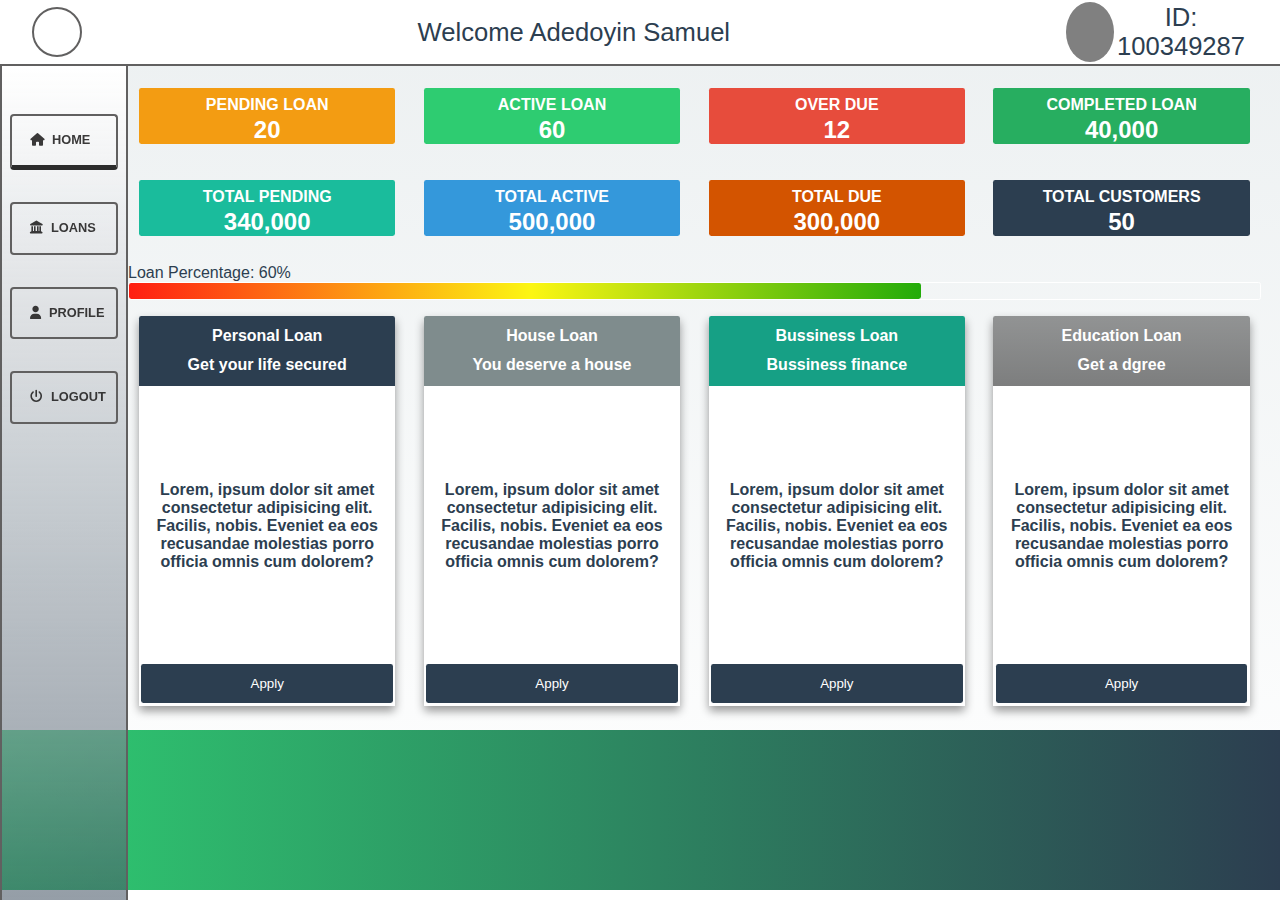
==== commit 9fe524c3: "wrapping up the profile Dom and facelift" ====
--- a/index.html
+++ b/index.html
@@ -22,7 +22,7 @@
 
       </div>
       <div class="welcome">
-        <p>Welcome Adedoyin Samuel</p>
+        <p>Welcome <span>Adedoyin Samuel</span></p>
       </div>
       <div class="info">
         <div class="image">
@@ -48,7 +48,7 @@
             </li>
 
 
-            <li class=""><a href="Profile.html">
+            <li class=""><a href="profile.html">
                 <i class="fa-solid fa-user"></i><span>PROFILE</span>
               </a>
             </li>
@@ -141,7 +141,7 @@
                     sit amet consectetur adipisicing elit. Facilis, nobis. Eveniet ea eos recusandae molestias porro
                     officia omnis cum dolorem?</p>
 
-                  <button onclick="showModalP()">Apply</button>
+                  <button id="personal_apply" onclick="showModalP()">Apply</button>
                 </div>
               </div>
 
@@ -153,7 +153,7 @@
                     sit amet consectetur adipisicing elit. Facilis, nobis. Eveniet ea eos recusandae molestias porro
                     officia omnis cum dolorem?</p>
 
-                  <button onclick="showModalP()">Apply</button>
+                  <button id="house_apply" onclick="showModalP()">Apply</button>
                 </div>
               </div>
             </div>
@@ -167,7 +167,7 @@
                     sit amet consectetur adipisicing elit. Facilis, nobis. Eveniet ea eos recusandae molestias porro
                     officia omnis cum dolorem?</p>
 
-                  <button onclick="showModalP()">Apply</button>
+                  <button id="business_apply" onclick="showModalP()">Apply</button>
                 </div>
               </div>
 
@@ -180,7 +180,7 @@
                     sit amet consectetur adipisicing elit. Facilis, nobis. Eveniet ea eos recusandae molestias porro
                     officia omnis cum dolorem?</p>
 
-                  <button onclick="showModalP()">Apply</button>
+                  <button id="education_apply" onclick="showModalP()">Apply</button>
                 </div>
               </div>
             </div>
@@ -206,54 +206,49 @@
             </div>
             <h2>Create New Personal Loan</h2>
             <form>
-              <div class="form-group">
-                <label for="borrowerName">Category:</label>
-                <input type="text" id="" value="Personal Loan" disabled required>
-              </div>
-              <div class="form-group">
-                <label for="borrowerName">Name:</label>
-                <input type="text" id="" value="Adedoyin Samuel" disabled required>
-              </div>
-              <div class="form-group">
-                <label for="loanAmount">Loan Amount:</label>
-                <input type="text" id="" required>
-              </div>
-              <div class="form-group">
-                <label for="interestRate">Interest Rate:</label>
-                <input type="text" id="" step="0.01" disabled required>
+              
+              <div class="form-group">
+                <label for="borrowerName">Category</label>
+                <input type="text" id="loan_type" disabled>
+              </div>
+              <div class="form-group">
+                <label for="borrowerName">Applicant</label>
+                <input type="text" id="applicant" value="Adedoyin Samuel" disabled>
+              </div>
+              <div class="form-group">
+                <label for="loanAmount">Loan Amount: ₦</label>
+                <span>Input Number Only</span>
+                <input type="text" id="amount" required>
+              </div>
+              <div class="form-group">
+                <label for="interestRate">Interest Rate: ₦</label>
+                <input type="text" id="loan_interest" step="0.01" disabled required>
               </div>
               <div class="form-group">
                 <label for="loanDuration">Loan Duration (months):</label>
-                <input type="text" id="" required>
-              </div>
-              <div class="form-group">
-                <label for="loanDuration">Total:</label>
-                <input type="text" id="" required disabled>
-              </div>
-              <div class="form-group">
-                <label for="loanDuration">Payments (Monthly):</label>
-                <input type="text" id="" required disabled>
-              </div>
-
-              <div class="form-group">
-                <input type="submit" value="Submit">
+                <span>Input Number Only</span>
+                <input type="text" id="duration" required>
+              </div>
+              <div class="form-group">
+                <label for="loanDuration">Total: ₦</label>
+                <input type="text" id="loan_total" required disabled>
+              </div>
+              <div class="form-group">
+                <label for="loanDuration">Payments (Monthly): ₦</label>
+                <input type="text" id="monthly_due" required disabled>
+              </div>
+
+              <div class="form-group">
+                <input type="submit" value="Submit" id="submit">
               </div>
             </form>
           </div>
         </div>
         <!-- create house loan -->
-
-        
-
-
-
-
-
       </div>
     </section>
-
   </main>
-
+  <footer></footer>
   <script src="./scripts/script.js"></script>
   <script src="./scripts/index.js"></script>
 </body>
--- a/style.css
+++ b/style.css
@@ -12,7 +12,9 @@
 
   font-family: 'lato', 'Roboto', sans-serif;
   background-size: cover;
-  background-color: var(--body);
+  background: linear-gradient(to top,white, #ecf0f1);
+  background-repeat: no-repeat;
+  background-size: cover;
   font-size: 62.5%;
 }
 
@@ -66,18 +68,21 @@
 }
 
 .welcome p {
-  font-size: 1.2rem;
+  font-size: clamp(1.6rem,2vw,2.4rem);
   color: #2c3e50;
 }
 
 .id p {
-  font-size: .7rem;
+  /* border: 2px solid red; */
+  display: inline-block;
+  text-align: center;
+  font-size: clamp(1.6rem,2vw,1.25rem);
   color: #2c3e50;
 }
 
 .image {
-  height: 50px;
-  width: 50px;
+  height: clamp(1.5rem,5vw,3.8rem);
+  width: clamp(1.5rem,5vw,3.8rem);
   border-radius: 50%;
   background-color: grey;
 }
@@ -97,14 +102,12 @@
 }
 
 nav {
-  background: white;
+  /* background: linear-gradient(to top left,#2c3e50b7, #27ae60); */
   width: 7%;
-  
-
 }
 
 nav ul {
-  background: white;
+  background: linear-gradient(to top,#2c3e508a, white);
   position: fixed;
   height: 100%;
   width: fit-content;
@@ -115,6 +118,7 @@
 ul li {
   list-style: none;
   padding: 10px;
+  color: #2ecc71;
   border: 2px solid #616060;
   /* background-color: rgb(168, 167, 167); */
   border-radius: .25rem;
@@ -397,7 +401,7 @@
 .apply-loan {
   padding: 1rem;
   border: 1px solid #27ae60;
-  background: linear-gradient(to right, #f1c40f, #f39c12);
+  background: linear-gradient(to right,#27ae60, #2c3e50);
   border-radius: .25rem;
 
 }
@@ -406,7 +410,7 @@
   padding: 1rem 1.5rem;
   font-size: 1rem;
   cursor: pointer;
-  border: 1px solid tomato;
+  border: none;
   border-radius: .25rem;
   background-color: white;
   color: black;
@@ -416,7 +420,7 @@
   padding: 1rem;
   font-size: 1rem;
   cursor: pointer;
-  transition: all.25sec;
+  transition: all .5sec;
   padding: 1rem 1.5rem;
   background: #eee;
   color: black;
@@ -529,6 +533,10 @@
   color: black;
 }
 
+.profile{
+  
+}
+
 .profile,
 .profile-bank {
   padding: 1rem;
@@ -655,4 +663,9 @@
   width: 100%;
   display: flex;
   justify-content: space-around;
+}
+
+footer{
+  padding: 5rem;
+  background:linear-gradient(to left,#2c3e50,#2ecc71) ;
 }--- a/card.css
+++ b/card.css
@@ -17,28 +17,29 @@
           justify-content: space-evenly;
 }
 .client-profile-left{
-          border: 2px solid grey;
-          border-radius: .25rem;
+          background: linear-gradient(to top,white, #ecf0f1);
+          border: 2px solid rgba(128, 128, 128, 0.762);
+          border-radius: .2rem;
           padding: 5px;
           width: 50%;
           display: flex;
           justify-content: space-around;
           align-items: center;
-          /* background: #f6f6f6; */
+          
           color: grey;
           margin: .5rem;
-          box-shadow: 2.5px 2.5px 0px 0px rgba(0, 0, 0, 0.677);
+}
+
+.client-profile-left:first-child{
+  margin-top: 2rem;
 }
 .client-profile-right{
-        
-          margin:.5rem;
-          border: 2px solid grey;
-          border-radius: .25rem;
+  background: linear-gradient(to top,white, #ecf0f1);
+          border: 2px solid rgba(128, 128, 128, 0.762);
+          border-radius: .2rem;
           width: 50%;
-          /* background:  #f6f6f6; */
           color: grey;
-          box-shadow: 5px 5px 0px 0px rgba(0, 0, 0, 0.677);
-}
+          }
 .client-img{
           background-color: grey;
           height: 150px;
@@ -68,7 +69,7 @@
 }
 .profileDetails,.bankDetails,.kyc-details,.guarantor-details,.guarantor-details1 {
   color: white;
-  background: linear-gradient(to left, #f1c40f, #2ecc71);
+  background :linear-gradient(to bottom, #27ae60, #2ecc71);
   border-radius: .15rem;
   padding: .5rem;
   width: fit-content;
@@ -132,10 +133,42 @@
           width: 100%;
           height: 100%;
           overflow: auto;
-          background :linear-gradient(to bottom, #f1c40f, #2ecc71)
+          background :linear-gradient(to bottom, #27ae60, #2ecc71);
+          animation: myAnim .25s ease-in .0s ;
+}
+@keyframes myAnim {
+	0% {
+		animation-timing-function: ease-in;
+		transform: scale(0);
+		transform-origin: center;
+	}
+
+	25% {
+		animation-timing-function: ease-in;
+		transform: scale(0.25);
+    opacity: .25;
+	}
+
+	50% {
+		animation-timing-function: ease-out;
+		transform: scale(0.5);
+    opacity: .5;
+	}
+
+	75% {
+		animation-timing-function: ease-in;
+		transform: scale(0.75);
+    opacity: .75;
+	}
+
+	100% {
+		animation-timing-function: ease-in;
+		transform: scale(1);
+    opacity: 1;
+	}
 }
 .profile-content-box{
-  background: linear-gradient(to bottom, #f1c40f, #2ecc71);
+  background: linear-gradient(to top, #27ae60, #2ecc71);
   margin: auto;
           padding: 20px;
           border: 1px solid #888;
@@ -271,7 +304,11 @@
         .form-group {
           margin-bottom: 10px;
         }
-        
+        .form-group span{
+          font-weight: 800;
+          color: #e67e22;
+          margin:1rem;
+        }
         label {
           display: block;
         }
--- a/mobile.css
+++ b/mobile.css
@@ -1,588 +1,559 @@
-@media only screen and (max-width: 1500px){
-  /* *{
+@media only screen and (max-width: 1500px) {
+  /* Add your styles here */
+}
+
+@media only screen and (max-width: 850px) {
+  * {
     padding: 0;
     margin: 0;
     box-sizing: border-box;
     font-family: 'Work Sans', sans-serif;
+  }
+
+  body {
+    padding: 0;
+    margin: 0;
+    font-size: 62.5%;
+  }
+
+  .main {
+    padding: 0;
+    margin: 0;
+  }
+
+  .body-content {
+    display: block;
+    margin-top: 2rem;
+    width: 100%;
+    padding: 0;
+  }
+
+  .box-card {
+    width: 100%;
+    margin: 0;
+    padding: 0;
+  }
+
+  .nav {
+    font-size: 2rem;
+    margin-top: 3rem;
+    text-align: left;
+    color: white;
+    position: absolute;
+    top: 0;
+    display: block;
+  }
+
+  nav {
+    position: absolute;
+    top: 0%;
+    left: 0;
+    background-color: rgb(22, 22, 120);
+    z-index: 999;
+    width: 60%;
+    float: left;
+    padding: 0;
+  }
+
+  .navs {
+    position: fixed;
+    top: 0;
+    left: 0;
+    width: 100%;
+    height: 100%;
+    background-color: rgba(0, 0, 0, 0.5);
+    z-index: 9;
+    display: none;
+  }
+
+  #closePopup {
+    display: block;
+    margin-top: -1rem;
+  }
+
+  header {
+    padding: 0.5rem;
+    font-size: 0.5rem;
+    width: 100%;
+  }
+
+  .info {
+    display: flex;
+    width: 30%;
+  }
+
+  .logo {
+    height: 30px;
+    width: 30px;
+  }
+
+  .welcome p {
+    font-size: 0.7rem;
+  }
+
+  .image {
+    height: 30px;
+    width: 30px;
+  }
+
+  .id p {
+    font-size: 0.4rem;
+  }
+
+  .loan-card {
+    display: block;
+    padding: 1rem 0.5rem;
+    width: 100%;
+  }
+
+  .card {
+    border: 1px solid rgb(4, 4, 99);
+    padding: 1rem;
+    width: 100%;
+  }
+
+  #Amount,
+  #calendar,
+  #due,
+  #interest,
+  #total,
+  #time,
+  #status,
+  #months {
+    width: 47%;
+  }
+
+  #bussiness,
+  #house,
+  #education,
+  #personal {
+    width: 100%;
+  }
+
+  .loan-card-head h2 {
+    font-size: 1rem;
+    text-align: left;
+    padding: 1rem;
+  }
+
+  .apply-loans {
+    display: inline-block;
+    justify-content: space-around;
+  }
+
+  .table-content {
+    display: block;
+    text-align: center;
+    padding: 0;
+    margin: 0;
+    width: 100%;
+  }
+
+  .card p {
+    font-size: 1.2rem;
+    font-weight: 800;
+  }
+
+  .card p span {
+    font-size: 0.8rem;
+    font-weight: 600;
+    color: var(--white);
+    text-align: left;
+  }
+
+  .card-flex {
+    display: flex;
+    justify-content: space-between;
+  }
+
+  .note p {
+    font-size: 1.2rem;
+  }
+
+  .apply-loan {
+    padding: 1rem 0;
+    text-align: right;
+  }
+
+  .apply-loan button {
+    padding: 0.5rem 1rem;
+    font-size: 1rem;
+    cursor: pointer;
+    background-color: white;
+    color: black;
+    border: none;
+    margin-left: 1rem;
+  }
+
+  .apply-loans {
+    margin: 0;
+  }
+
+  .search-form {
+    width: auto;
+    margin-top: 0.5rem;
+  }
+
+  .loan-status {
+    display: flex;
+    justify-content: space-around;
+    width: 100%;
+  }
+
+  .loan-status button {
+    padding: 0.5rem;
+    border: transparent;
+    cursor: pointer;
+    width: 100%;
+    font-size: small;
+  }
+
+  .loan-status-b {
+    width: auto;
+  }
+
+  .home {
+    padding: 0.5rem;
+    width: 100%;
+    margin-left: 1rem;
+  }
+
+  .table {
+    width: 100%;
+  }
+
+  table {
+    font-size: small;
+    margin: 0;
+    border-spacing: 0;
+    width: 100%;
+  }
+
+  th {
+    padding: 0.5rem;
+    font-size: 0.5rem;
+    width: auto;
+  }
+
+  tr {
+    width: 100%;
+    margin-bottom: 1rem;
+  }
+
+  td {
+    font-size: 0.5rem;
+    text-align: center;
+    font-weight: 600;
+    padding: 0.2rem;
+    border: 1px solid rgb(22, 22, 120);
+  }
+
+  .history {
+    padding: 0.5rem;
+    width: 100%;
+  }
+
+  .history p {
+    font-size: 0.5rem;
+  }
+
+  .loan-head {
+    display: flex;
+    justify-content: space-between;
+    width: 100%;
+    margin: 1rem 0;
+    color: white;
+  }
+
+  .client-profile {
+    margin: 1rem 0;
+  }
+
+  .card-flex .search-form {
+    width: 49%;
+  }
+
+  .card-flexs {
+    display: flex;
+    justify-content: space-around;
+  }
+
+  .card-flexs #bussiness {
+    width: 45%;
+  }
+
+  .card-flexs #personal {
+    width: 45%;
+  }
+
+  .card-flexs #education {
+    width: 45%;
+  }
+
+  .card-flexs #house {
+    width: 45%;
+  }
+
+  .profile {
+    width: 100%;
+  }
+
+  .profile-content-box {
+    width: 99%;
+    font-size: 0.5rem;
+    padding: 0.5rem;
+  }
+
+  .profile-content {
+    padding: 0.5rem;
+  }
+
+  .profile-input {
+    padding: 0.5rem;
+  }
+
+  .profile-input input {
+    width: 80%;
+    font-size: 1rem;
+  }
+
+  .profile-bank {
+    width: 100%;
+    padding: 0;
+    font-size: 0.5rem;
+  }
+
+  .bank-content {
+    width: 100%;
+  }
+
+  .bank-input {
+    width: 100%;
+    padding: 0.5rem;
+  }
+
+  .bank-input input,
+  .kyc-input input {
+    width: 90%;
+  }
+
+  input {
+    font-size: 1rem;
+    width: 47%;
+  }
+
+  .kyc-content {
+    padding: 0.5rem;
+    margin: 0.5rem 0;
+  }
+
+  #loan-receipt {
+    width: 95%;
+    padding: 0.5rem;
+  }
+
+  .receipt {
+    margin: 1rem 0;
+  }
+
+  .Loan-create {
+    width: 95%;
+  }
 }
-body{
-    padding: 0;
-    margin: 0;
+
+@media only screen and (max-width: 500px) {
+  .body-content {
+    display: block;
+    margin-top: 2rem;
+    width: 100%;
+    padding: 0;
+  }
+
+  .box-card {
+    width: 100%;
+    margin: 0;
+    padding: 0;
+  }
+
+  .table-content {
+    display: block;
+    text-align: center;
+    padding: 0;
+    margin: 0;
+    width: 100%;
+  }
+
+  header {
+    width: 100%;
+  }
+
+  table {
+    width: 100%;
+  }
+
+  .history {
+    padding: 0.5rem;
+    width: 100%;
+  }
+
+  .client-profile {
+    display: flex;
+    flex-direction: column;
+    padding: 0;
+  }
+
+  .client-profile-left,
+  .client-profile-right {
+    width: 90%;
+    margin: auto 1rem;
+  }
+
+  .home.show {
+    padding: 0;
+    width: 90%;
+  }
+
+  .card-flex .search-form {
+    width: 49%;
+  }
+
+  .card-flexs {
+    flex-direction: column;
+    align-items: center;
+  }
+
+  .card-flexs #bussiness {
+    width: 95%;
+  }
+
+  .card-flexs #personal {
+    width: 95%;
+  }
+
+  .card-flexs #education {
+    width: 95%;
+  }
+
+  .card-flexs #house {
+    width: 95%;
+  }
 }
 
-.body-content{
-  display: block;
-  margin-top: 2rem;
-  width: 100%;
-  padding: 0;
+@media only screen and (max-width: 400px) {
+  .body-content {
+    display: block;
+    margin-top: 2rem;
+    width: 100%;
+    padding: 0;
+  }
+
+  .box-card {
+    width: 100%;
+    margin: 0;
+    padding: 0;
+  }
+
+  header {
+    width: 100%;
+  }
+
+  table {
+    width: 100%;
+  }
+
+  .history {
+    padding: 0.5rem;
+    width: 100%;
+  }
+
+  .client-profile {
+    display: flex;
+    flex-direction: column;
+    padding: 0;
+  }
+
+  .client-profile-left,
+  .client-profile-right {
+    width: 90%;
+    margin: auto 1rem;
+  }
+
+  .home.show {
+    margin-left: -0.05rem;
+  }
 }
 
-.box-card{
-  width: 100%;
-  margin: 0;
-  padding: 0;
-  
+@media only screen and (max-width: 375px) {
+  #table {
+    margin-left: -1rem;
+  }
 }
-.table-content {
-  display: block;
-  text-align: center;
- padding: 2.5rem 0;
- margin: 0;
-width: 100%;
-
+
+@media only screen and (max-width: 360px) {
+  .body-content {
+    display: block;
+    margin-top: 2rem;
+    width: 100%;
+    padding: 0;
+  }
+
+  .box-card {
+    width: 100%;
+    margin: 0;
+    padding: 0;
+  }
+
+  .table-content {
+    display: block;
+    text-align: center;
+    padding: 0;
+    margin: 0;
+    width: 100%;
+  }
+
+  header {
+    width: 100%;
+  }
+
+  table {
+    width: 100%;
+  }
+
+  .history {
+    padding: 0.5rem;
+    width: 100%;
+  }
+
+  .client-profile {
+    display: flex;
+    flex-direction: column;
+    padding: 0;
+  }
+
+  .client-profile-left,
+  .client-profile-right {
+    width: 100%;
+    margin: 1rem 0;
+  }
+
+  .home.show {
+    padding: 0;
+    width: 100%;
+  }
+
+  .card-flexs #bussiness {
+    width: 100%;
+  }
+
+  .card-flexs #personal {
+    width: 100%;
+  }
+
+  .card-flexs #education {
+    width: 100%;
+  }
+
+  .card-flexs #house {
+    width: 100%;
+  }
 }
-
-.apply-loan{
-  padding: 1rem 0;
-  text-align: left;
-  margin-left: 1rem;
-
-} */
-}
-@media only screen and (max-width: 850px)
-{
-          *{
-                    padding: 0;
-                    margin: 0;
-                    box-sizing: border-box;
-                    font-family: 'Work Sans', sans-serif;
-                }
-          body{
-                    padding: 0;
-                    margin: 0;
-          }
-          .main{
-                    padding: 0;
-                    margin: 0;
-
-          }
-          .body-content{
-                    display: block;
-                    margin-top: 2rem;
-                    width: 100%;
-                    padding: 0;
-                    
-                  }
-                  .box-card{
-                    width: 100%;
-                    margin: 0;
-                    padding: 0;
-                    
-                  }
-
-
-                  .nav{
-                  font-size: 2rem;
-                  margin-top:3rem;
-                  text-align: left;
-                  color: white;
-                  position: absolute;
-                  top: 0;
-                  display: block;
-                  }
-
-
-nav{
-  position: absolute;
-  /* display: none; */
-  top: 0%;
-  left: 0;
-  background-color:  rgb(22, 22, 120);
- z-index: 999;
- width: 60%;
- float: left;
- padding: 0;
-}
-.navs{
-  position: fixed;
-  top: 0;
-  left: 0;
-  width: 100%;
-  height: 100%;
-  background-color: rgba(0, 0, 0, 0.5);
-  z-index: 9;
-  display: none;
-}
-#closePopup{
-  display: block;
-  margin-top: -1rem;
-}
-header{
-          padding: .5rem;
-          font-size: .5rem;
-          width: 100%;
-        
-}
-.info{
-          display: flex;
-          width: 30%;
-}
-.logo{
-          height: 30px;
-          width: 30px;
-}
-.welcome p{
-          font-size: .7rem;
-}
-.image{
-          height: 30px;
-          width: 30px;
-}
-.id p{
-          font-size: .4rem;
-          }
-          .loan-card{
-                    display: block;
-                    padding: 1rem .5rem;
-                    width: 100%;
-                  }
-                  .card{
-                    border: 1px solid rgb(4, 4, 99);
-                    padding: 1rem;
-                    width: 100%;
-                  }
-                  #Amount, #calendar, #due, #interest, #total, #time, #status, #months{
-                    width: 47%;
-                  }
-                  #bussiness,#house,#education,#personal{
-                    width: 100%;
-                  }
-
-                  .loan-card-head h2{
-                    font-size: 1rem;
-                    text-align: left;
-                    padding: 1rem;
-                  }
-                  .apply-loans{
-                    display: inline-block;
-                    justify-content: space-around;
-                  
-                  }
-
-                  .table-content {
-                    display: block;
-                    text-align: center;
-                   padding: 0;
-                   margin: 0;
-                width: 100%;
-              
-                  }
-
-                  .card p{
-                    font-size: 1.2rem;
-                    font-weight: 800;
-                  
-                  }
-                  .card p span{
-                    font-size: .8rem;
-                    font-weight: 600;
-                    color: var(--white);
-                    text-align: left;
-                  }
-                  .card-flex{
-                    display: flex;
-                    justify-content: space-between;
-                  }
-                  .note p{
-                    font-size: 1.2rem;
-                  }
-                  .apply-loan{
-                    padding: 1rem 0;
-                    text-align: right;
-                  
-                  }
-                  .apply-loan button{
-                    padding: .5rem 1rem;
-                    font-size: 1rem;
-                    cursor: pointer;
-                    background-color: white;
-                    color: black;
-                    border: none;
-                    margin-left: 1rem;
-                  }
-                  .apply-loans{
-                    margin: 0;
-                  }
-                  .search-form{
-                    width: auto;
-                    margin-top: .5rem;
-                  }
-                  .loan-status{
-                    display: flex; 
-                    justify-content: space-around;
-                    width: 100%;
-                  }
-                  
-                  
-                  .loan-status button{
-                  padding: .5rem;
-                  border: transparent;
-                  cursor: pointer;
-                  width: 100%;
-                  font-size: small;
-                  }
-                  .loan-status-b{
-                    width: auto;
-                  }
-               
-                  .home{
-                    padding: .5rem;
-                    width: 100%;
-                    margin-left: 1rem;
-                  }
-                  .table{
-                    width: 100%;
-                  }
-                
-
-table{
-          font-size: small;
-          margin: 0;
-  border-spacing: 0;
-  width: 100%;
-
-          
-}
-th{
-          padding: .5rem;
-          font-size: .5rem;
-          width: auto;
-        }
-        tr{
-          width: 100%;
-          margin-bottom: 1rem;
-        }
-        td{
-          font-size: .5rem;
-          text-align: center;
-          font-weight: 600;
-          padding: .2rem;
-          border: 1px solid rgb(22, 22, 120);
-        }
-        .history{
-          padding: .5rem;
-          width: 100%;
-        }
-        .history p{
-          font-size: .5rem;
-        }
-        .loan-head{
-          display: flex;
-          justify-content: space-between;
-          width: 100%;
-          margin: 1rem 0;
-          color: white;
-        }
-
-        .client-profile{
-          margin: 1rem 0;
-        }
-        .card-flex .search-form{
-          width: 49%;
-        }
-        .card-flexs{
-          display: flex;
-          justify-content: space-around;
-        }
-        .card-flexs #bussiness {
-          width: 45%;
-        }
-        .card-flexs #personal{
-          width: 45%;
-        }
-        .card-flexs #education{
-          width: 45%;
-        }
-        .card-flexs #house{
-          width: 45%;
-        }
-        .profile{
-          width: 100%;
-        }
-        .profile-content-box{
-          width: 99%;
-          font-size: .5rem;
-          padding: .5rem;
-        }
-        .profile-content{
-          padding: .5rem;
-        }
-        .profile-input{
-          padding: .5rem;
-        }
-        .profile-input input{
-          width: 80%;
-          font-size: .5rem;
-        }
-        .profile-bank{
-          width: 100%;
-          padding: 0;
-          font-size: .5rem;
-        
-        }
-        .bank-content{
-          width: 100%;
-        
-        }
-        .bank-input{
-          width: 100%;
-          padding: .5rem;
-        }
-        
-        .bank-input input, .kyc-input input{
-          width: 90%;
-        }
-        input{
-          font-size: .6rem;
-          width: 47%;
-        }
-        
-        .kyc-content{
-          padding: .5rem;
-          margin: .5rem 0;
-        
-        }
-        #loan-receipt{
-          width: 95%;
-          padding: .5rem;
-        }
-        .receipt{
-          margin: 1rem 0;
-        }
-        .Loan-create{
-          width: 95%;
-        }
-
-
-
-}
-
-@media only screen and (max-width: 500px){
-
-
-          .body-content{
-                    display: block;
-                    margin-top: 2rem;
-                    width: 100%;
-                    padding: 0;
-                   
-                  }
-                  .box-card{
-                    width: 100%;
-                    margin: 0;
-                    padding: 0;
-                    
-                  }
-                  .table-content {
-                    display: block;
-                    text-align: center;
-                   padding: 0;
-                   margin: 0;
-                   width: 100%;
-              
-                  }
-
-header{
-          width: 100%;
-}
-table{
-          width: 100%;
-}
-.history{
-          padding: .5rem;
-          width: 100%;
-        }
-        #Amount, #calendar, #due, #interest, #total, #time, #status, #months{
-          width: 47%;
-        }
-        .client-profile{
-          display: flex;
-          flex-direction: column;
-          padding: 0;
-}
-.client-profile-left, .client-profile-right{
-width: 100%;
-margin: 1rem 0;
-}
-.home.show {
-      
-         padding: 0;
-         width: 90%;
-        }
-    
-        .card-flex .search-form{
-          width: 49%;
-        }
-        .card-flexs{
-          flex-direction: column;
-          align-items: center;
-        }
-        .card-flexs #bussiness {
-          width: 95%;
-        }
-        .card-flexs #personal{
-          width: 95%;
-        }
-        .card-flexs #education{
-          width: 95%;
-        }
-        .card-flexs #house{
-          width: 95%;
-        }
-}
-@media only screen and (max-width: 400px){
-
-
-          .body-content{
-                    display: block;
-                    margin-top: 2rem;
-                    width: 100%;
-                    padding: 0;
-                 
-                  }
-                  .box-card{
-                    width: 100%;
-                    margin: 0;
-                    padding: 0;
-                    
-                  }
-
-header{
-          width: 100%;
-}
-table{
-          width: 100%;
-}
-.history{
-          padding: .5rem;
-          width: 100%;
-        }
-        .client-profile{
-          display: flex;
-          flex-direction: column;
-          padding: 0;
-}
-.client-profile-left, .client-profile-right{
-width: 100%;
-margin: 1rem 0;
-}
-.home.show{
-          margin-left: -.05rem;
-}
-
-}
-@media only screen and (max-width: 375px){
-
-
-#table{
-  margin-left: -1rem;
-}
-}
-@media only screen and (max-width: 400px){
-
-
-          .body-content{
-                    display: block;
-                    margin-top: 2rem;
-                    width: 100%;
-                    padding: 0;
-                   
-                  }
-                  .box-card{
-                    width: 100%;
-                    margin: 0;
-                    padding: 0;
-                    
-                  }
-
-header{
-          width: 100%;
-}
-table{
-          width: 80%;
-}
-.history{
-          padding: .5rem;
-          width: 100%;
-        }
-        .home.show{
-          margin-left: -.05rem;
-}
-#pending{
-  margin-left: 1rem;
-}
-}
-
-@media only screen and (max-width: 360px){
-
-
-          .body-content{
-                    display: block;
-                    margin-top: 2rem;
-                    width: 100%;
-                    padding: 0;
-                    
-                  }
-                  .box-card{
-                    width: 100%;
-                    margin: 0;
-                    padding: 0;
-                  }
-                  .table-content {
-                    display: block;
-                    text-align: center;
-                   padding: 0;
-                   margin: 0;
-                   width: 100%;
-              
-                  }
-
-header{
-          width: 100%;
-}
-table{
-          width: 100%;
-}
-#table{
-          margin-left: -2.8rem;
-}
-.history{
-          padding: .5rem;
-          width: 100%;
-          border: 2px solid black;
-        }
-        #Amount, #calendar, #due, #interest, #total, #time, #status, #months{
-          width: 47%;
-        }
-.home.show{
-          margin-left: -.4rem;
-}
-#pending{
-          margin-left: 2.4rem;
-}
-}
-
-
-
-
-
-
-
-
-
-
-
-
-
-
-
-
-
-
-
-
-
-
-
-
-
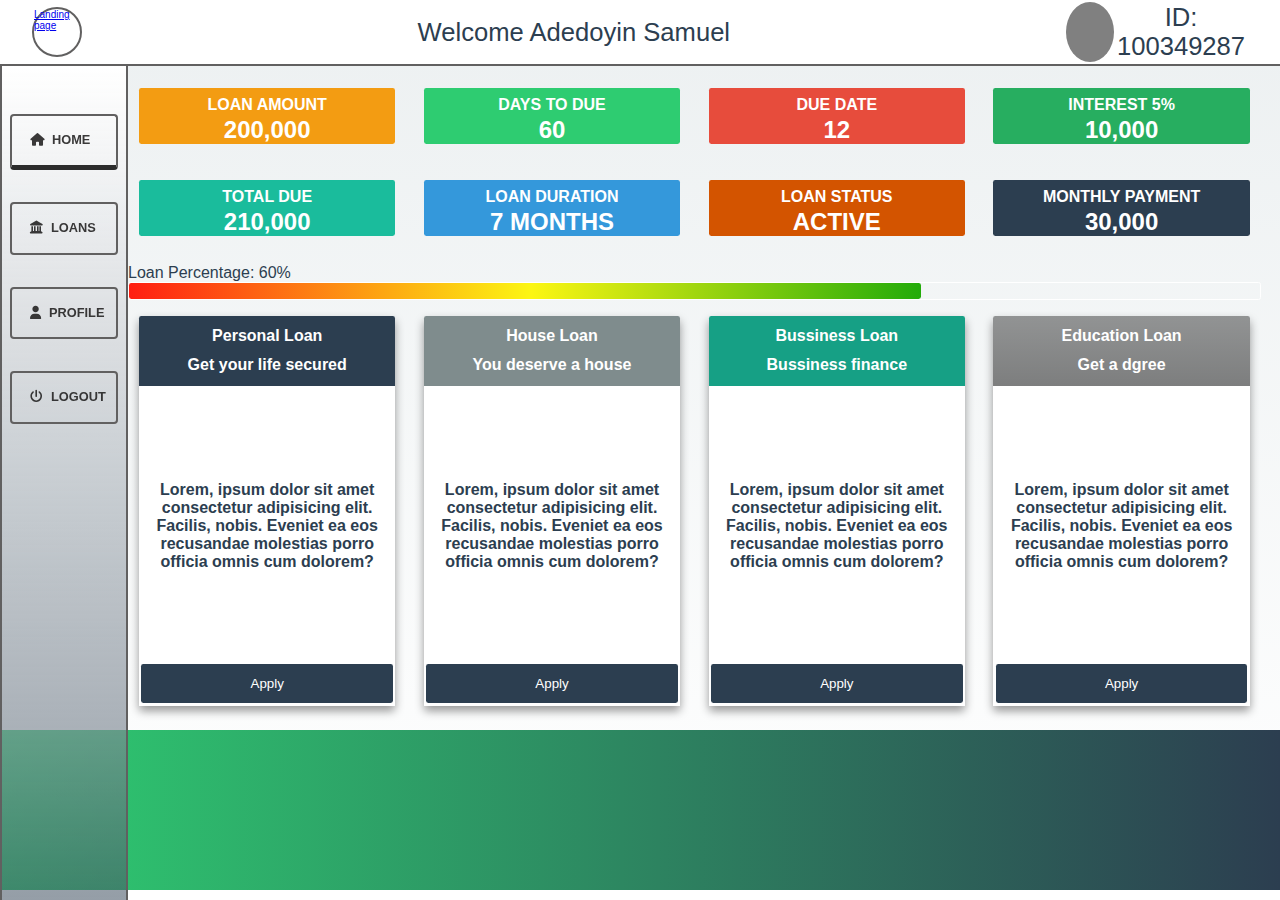
==== commit 09e58104: "landing page redesigned" ====
--- a/index.html
+++ b/index.html
@@ -19,7 +19,9 @@
   <main>
     <header>
       <div class="logo">
-
+        <a href="./Landing/index.html">
+          Landing page
+        </a>
       </div>
       <div class="welcome">
         <p>Welcome <span>Adedoyin Samuel</span></p>
@@ -73,23 +75,23 @@
               <div class="card-flex">
 
                 <div class="card" id="Amount">
-                  <p><span>PENDING LOAN</span></p>
-                  <P>20</P>
+                  <p><span>LOAN AMOUNT</span></p>
+                  <P>200,000</P>
                 </div>
                 <div class="card" id="calendar">
-                  <p><span>ACTIVE LOAN</span></p>
+                  <p><span>DAYS TO DUE</span></p>
                   <P>60</P>
                 </div>
               </div>
               <div class="card-flex">
 
                 <div class="card" id="due">
-                  <p><span>OVER DUE</span></p>
+                  <p><span>DUE DATE</span></p>
                   <P>12</P>
                 </div>
                 <div class="card" id="interest">
-                  <p><span>COMPLETED LOAN</span></p>
-                  <P>40,000</P>
+                  <p><span>INTEREST 5%</span></p>
+                  <P>10,000</P>
                 </div>
               </div>
 
@@ -100,23 +102,23 @@
               <div class="card-flex">
 
                 <div class="card" id="total">
-                  <p><span>TOTAL PENDING</span></p>
-                  <P>340,000</P>
+                  <p><span>TOTAL DUE</span></p>
+                  <P>210,000</P>
                 </div>
                 <div class="card" id="time">
-                  <p><span>TOTAL ACTIVE</span></p>
-                  <P>500,000</P>
+                  <p><span>LOAN DURATION</span></p>
+                  <P>7 MONTHS</P>
                 </div>
               </div>
               <div class="card-flex">
 
                 <div class="card" id="status">
-                  <p><span>TOTAL DUE</span></p>
-                  <P>300,000</P>
+                  <p><span>LOAN STATUS</span></p>
+                  <P>ACTIVE</P>
                 </div>
                 <div class="card" id="months">
-                  <p><span>TOTAL CUSTOMERS</span></p>
-                  <P>50</P>
+                  <p><span>MONTHLY PAYMENT</span></p>
+                  <P>30,000</P>
                 </div>
               </div>
             </div>
--- a/style.css
+++ b/style.css
@@ -533,9 +533,6 @@
   color: black;
 }
 
-.profile{
-  
-}
 
 .profile,
 .profile-bank {
@@ -577,24 +574,26 @@
 .profile-input {
   /* border: 2px solid black; */
   text-align: center;
-  margin: 0;
+  margin: auto;
   padding: .7rem;
-  display: flex;
-  width: 100%;
-}
-
+  /* display: flex; */
+  width: 100%;
+}
+.profile-input input{
+  width: 100%;
+}
 .profile-input:focus{
   border-color: #27ae60;
 }
 
 .bank-input {
-  display: flex;
+  /* display: flex; */
   text-align: center;
   padding: .7rem;
 }
 
 .kyc-input {
-  display: flex;
+  /* display: flex; */
   text-align: center;
   padding: .7rem;
 }
@@ -625,7 +624,7 @@
 
 label {
   font-size: 1rem;
-  width: 50%;
+  /* width: 50%; */
 
 }
 
--- a/card.css
+++ b/card.css
@@ -167,18 +167,21 @@
     opacity: 1;
 	}
 }
+
+
 .profile-content-box{
   background: linear-gradient(to top, #27ae60, #2ecc71);
   margin: auto;
           padding: 20px;
           border: 1px solid #888;
-          width: 60%;
+          width: 25rem;
           color: white;
 }
 .profile-content{
   background-color: rgba(255, 255, 255, 0.937);
+  width: 100%;
   color: black;
-  border: none;
+  /* border: 2px solid tomato; */
 }
 label {
   display: block;
@@ -187,7 +190,7 @@
 input[type="password"],
 input[type="tel"],
 input[type="date"] {
-  width: 80%;
+  width: 100%;
   padding: 5px;
   border: 1px solid #2c3e50;
   border-radius: 3px;
